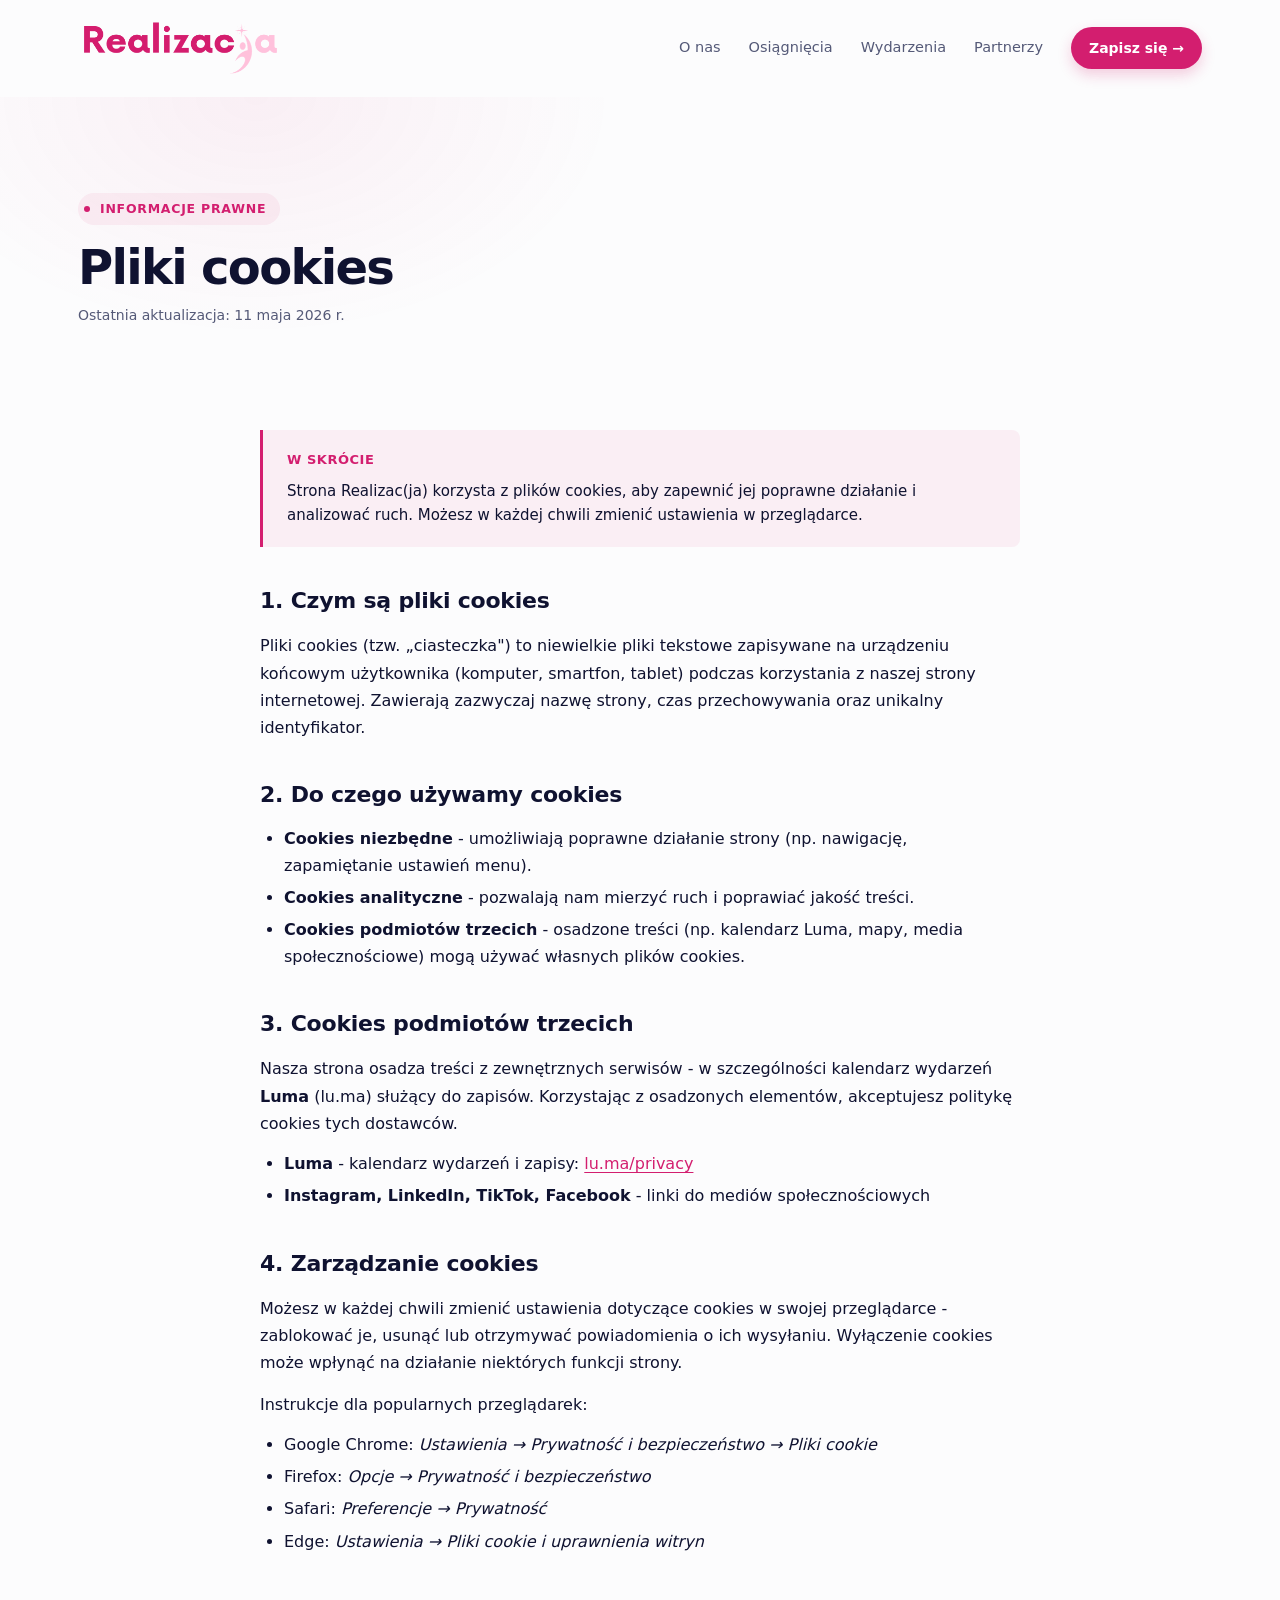
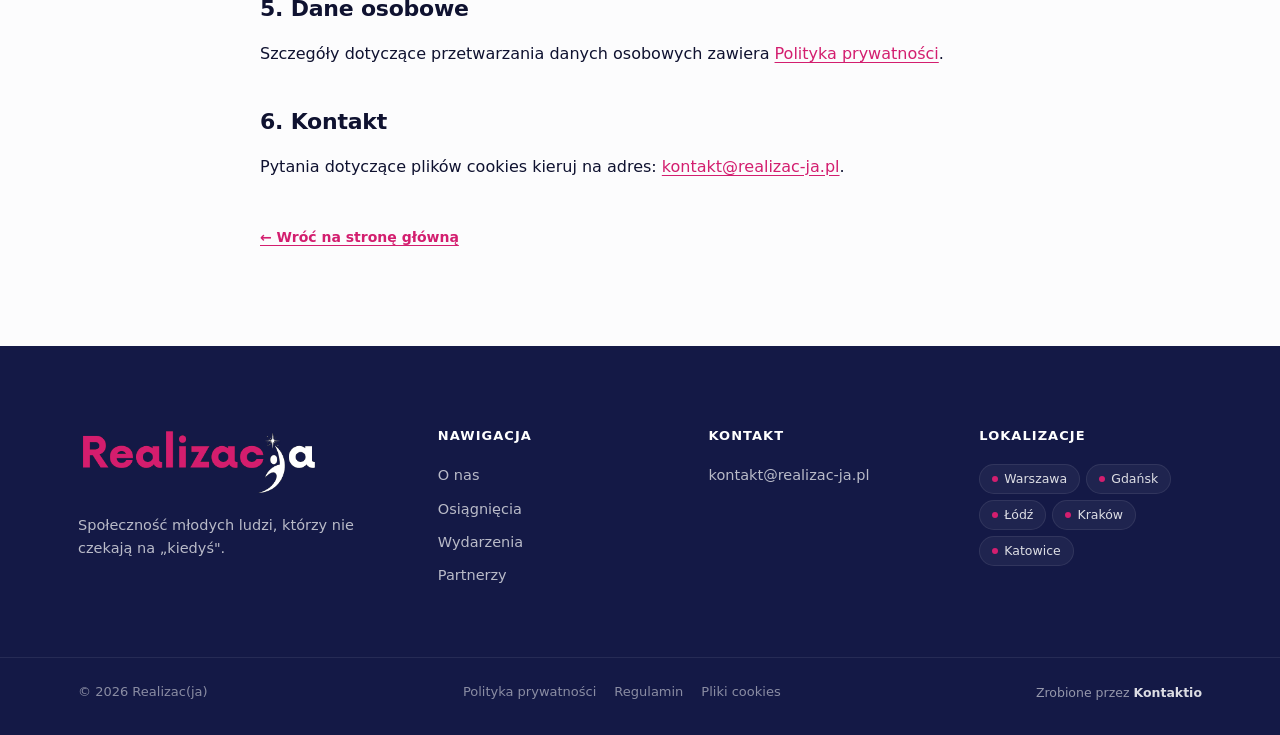
==== pliki-cookies/index.html @ fc5a49b5 "initial commit" ====
<!DOCTYPE html>
<html lang="pl">
<head>
  <meta charset="UTF-8" />
  <meta name="viewport" content="width=device-width, initial-scale=1.0" />
  <title>Pliki cookies - Realizac(ja)</title>
  <meta name="description" content="Informacje o plikach cookies wykorzystywanych w serwisie Realizac(ja) - rodzaje, cele, zarządzanie zgodą." />
  <meta name="author" content="Realizac(ja)" />
  <meta name="robots" content="index, follow" />
  <meta name="theme-color" content="#d31e6f" />
  <link rel="canonical" href="https://realizac-ja.pl/pliki-cookies/" />
  <meta property="og:type" content="article" />
  <meta property="og:locale" content="pl_PL" />
  <meta property="og:site_name" content="Realizac(ja)" />
  <meta property="og:title" content="Pliki cookies - Realizac(ja)" />
  <meta property="og:description" content="Informacje o plikach cookies wykorzystywanych w serwisie Realizac(ja)." />
  <meta property="og:url" content="https://realizac-ja.pl/pliki-cookies/" />
  <meta property="og:image" content="https://realizac-ja.pl/assets/og-image.png" />
  <meta property="og:image:width" content="1200" />
  <meta property="og:image:height" content="630" />
  <meta name="twitter:card" content="summary_large_image" />
  <meta name="twitter:image" content="https://realizac-ja.pl/assets/og-image.png" />
  <link rel="stylesheet" href="../styles.css" />
  <link rel="icon" type="image/svg+xml" href="../assets/favicon.svg" />
  <link rel="icon" type="image/png" sizes="192x192" href="../assets/icon-192.png" />
  <link rel="icon" type="image/png" sizes="512x512" href="../assets/icon-512.png" />
  <link rel="apple-touch-icon" href="../assets/logo/apple-touch-icon.png" />
  <link rel="manifest" href="/site.webmanifest" />
  <meta name="apple-mobile-web-app-title" content="Realizac(ja)" />
  <meta name="application-name" content="Realizac(ja)" />
  <script type="application/ld+json">
  {
    "@context": "https://schema.org",
    "@type": "BreadcrumbList",
    "itemListElement": [
      { "@type": "ListItem", "position": 1, "name": "Strona główna", "item": "https://realizac-ja.pl/" },
      { "@type": "ListItem", "position": 2, "name": "Pliki cookies", "item": "https://realizac-ja.pl/pliki-cookies/" }
    ]
  }
  </script>
</head>
<body>

<a class="skip-link" href="#top">Przejdź do treści</a>

<header class="nav">
  <div class="container nav-inner">
    <a href="../" class="brand" aria-label="Realizac(ja) - strona główna">
      <img class="brand-mark" src="../assets/logo/nav-light.png" alt="Realizac(ja)" />
    </a>
    <button class="nav-toggle" type="button" aria-label="Menu" aria-expanded="false" aria-controls="primary-nav">
      <span></span><span></span><span></span>
    </button>
    <nav id="primary-nav" class="main-nav" aria-label="Nawigacja główna">
      <a href="../#about">O nas</a>
      <a href="../#achievements">Osiągnięcia</a>
      <a href="../#events">Wydarzenia</a>
      <a href="../#partners">Partnerzy</a>
      <a href="../#events" class="btn-nav">Zapisz się →</a>
    </nav>
  </div>
</header>

<main id="top">

  <section class="legal-hero">
    <div class="container">
      <p class="eyebrow"><span class="dot"></span> Informacje prawne</p>
      <h1>Pliki cookies</h1>
      <p class="updated-date">Ostatnia aktualizacja: 11 maja 2026 r.</p>
    </div>
  </section>

  <section class="prose-wrap">
    <div class="container">
      <div class="prose">

        <div class="info-box">
          <strong>W skrócie</strong>
          Strona Realizac(ja) korzysta z plików cookies, aby zapewnić jej poprawne działanie i analizować ruch. Możesz w każdej chwili zmienić ustawienia w przeglądarce.
        </div>

        <h2>1. Czym są pliki cookies</h2>
        <p>Pliki cookies (tzw. „ciasteczka") to niewielkie pliki tekstowe zapisywane na urządzeniu końcowym użytkownika (komputer, smartfon, tablet) podczas korzystania z naszej strony internetowej. Zawierają zazwyczaj nazwę strony, czas przechowywania oraz unikalny identyfikator.</p>

        <h2>2. Do czego używamy cookies</h2>
        <ul>
          <li><strong>Cookies niezbędne</strong> - umożliwiają poprawne działanie strony (np. nawigację, zapamiętanie ustawień menu).</li>
          <li><strong>Cookies analityczne</strong> - pozwalają nam mierzyć ruch i poprawiać jakość treści.</li>
          <li><strong>Cookies podmiotów trzecich</strong> - osadzone treści (np. kalendarz Luma, mapy, media społecznościowe) mogą używać własnych plików cookies.</li>
        </ul>

        <h2>3. Cookies podmiotów trzecich</h2>
        <p>Nasza strona osadza treści z zewnętrznych serwisów - w szczególności kalendarz wydarzeń <strong>Luma</strong> (lu.ma) służący do zapisów. Korzystając z osadzonych elementów, akceptujesz politykę cookies tych dostawców.</p>
        <ul>
          <li><strong>Luma</strong> - kalendarz wydarzeń i zapisy: <a href="https://lu.ma/privacy" target="_blank" rel="noopener">lu.ma/privacy</a></li>
          <li><strong>Instagram, LinkedIn, TikTok, Facebook</strong> - linki do mediów społecznościowych</li>
        </ul>

        <h2>4. Zarządzanie cookies</h2>
        <p>Możesz w każdej chwili zmienić ustawienia dotyczące cookies w swojej przeglądarce - zablokować je, usunąć lub otrzymywać powiadomienia o ich wysyłaniu. Wyłączenie cookies może wpłynąć na działanie niektórych funkcji strony.</p>
        <p>Instrukcje dla popularnych przeglądarek:</p>
        <ul>
          <li>Google Chrome: <em>Ustawienia → Prywatność i bezpieczeństwo → Pliki cookie</em></li>
          <li>Firefox: <em>Opcje → Prywatność i bezpieczeństwo</em></li>
          <li>Safari: <em>Preferencje → Prywatność</em></li>
          <li>Edge: <em>Ustawienia → Pliki cookie i uprawnienia witryn</em></li>
        </ul>

        <h2>5. Dane osobowe</h2>
        <p>Szczegóły dotyczące przetwarzania danych osobowych zawiera <a href="../polityka-prywatnosci/">Polityka prywatności</a>.</p>

        <h2>6. Kontakt</h2>
        <p>Pytania dotyczące plików cookies kieruj na adres: <a href="mailto:kontakt@realizac-ja.pl">kontakt@realizac-ja.pl</a>.</p>

        <a class="back-link" href="../">← Wróć na stronę główną</a>
      </div>
    </div>
  </section>

</main>

<footer class="footer" role="contentinfo">
  <div class="container">
    <div class="footer-grid">
      <div class="footer-col footer-brand">
        <div class="footer-logo">
          <img src="../assets/logo/nav-dark.png" alt="Realizac(ja)">
        </div>
        <p>Społeczność młodych ludzi, którzy nie czekają na „kiedyś".</p>
      </div>
      <div class="footer-col">
        <h3>Nawigacja</h3>
        <ul>
          <li><a href="../#about">O nas</a></li>
          <li><a href="../#achievements">Osiągnięcia</a></li>
          <li><a href="../#events">Wydarzenia</a></li>
          <li><a href="../#partners">Partnerzy</a></li>
        </ul>
      </div>
      <div class="footer-col">
        <h3>Kontakt</h3>
        <ul>
          <li><a href="mailto:kontakt@realizac-ja.pl">kontakt@realizac-ja.pl</a></li>
        </ul>
      </div>
      <div class="footer-col">
        <h3>Lokalizacje</h3>
        <ul class="footer-cities">
          <li>Warszawa</li><li>Gdańsk</li><li>Łódź</li><li>Kraków</li><li>Katowice</li>
        </ul>
      </div>
    </div>
  </div>
  <div class="footer-bottom">
    <div class="container footer-bottom-inner">
      <span>© <span id="year">2026</span> Realizac(ja)</span>
      <ul class="legal-links">
        <li><a href="../polityka-prywatnosci/">Polityka prywatności</a></li>
        <li><a href="../regulamin/">Regulamin</a></li>
        <li><a href="../pliki-cookies/">Pliki cookies</a></li>
      </ul>
      <span class="credit">Zrobione przez <a href="https://kontaktio.pl" target="_blank" rel="noopener noreferrer">Kontaktio</a></span>
    </div>
  </div>
</footer>

<script>
document.getElementById('year').textContent = new Date().getFullYear();
(function () {
  var btn = document.querySelector('.nav-toggle');
  var nav = document.querySelector('.main-nav');
  if (!btn || !nav) return;
  var backdrop = document.createElement('div');
  backdrop.className = 'nav-backdrop';
  document.body.appendChild(backdrop);
  function setOpen(open) {
    nav.classList.toggle('open', open);
    backdrop.classList.toggle('show', open);
    btn.setAttribute('aria-expanded', open ? 'true' : 'false');
    document.body.classList.toggle('nav-open', open);
  }
  btn.addEventListener('click', function () { setOpen(!nav.classList.contains('open')); });
  backdrop.addEventListener('click', function () { setOpen(false); });
})();
</script>
</body>
</html>
---- styles.css ----
:root {
  --magenta: #d31e6f;
  --magenta-deep: #a8155a;
  --magenta-soft: rgba(211, 30, 111, 0.06);
  --magenta-glow: rgba(211, 30, 111, 0.22);

  --navy: #1e2762;
  --navy-deep: #141946;
  --navy-soft: rgba(30, 39, 98, 0.06);

  --cream: #fcfcfd;
  --cream-alt: #f6f4fa;
  --cream-deep: #efeaf3;

  --ink: #0f1230;
  --ink-muted: #555a78;
  --ink-faint: #8a8fae;

  --line: #e7e4ee;
  --line-strong: #d4d0dc;

  --radius: 14px;
  --radius-lg: 20px;
  --radius-sm: 8px;
  --maxw: 1180px;
  --ease-out: cubic-bezier(0.22, 1, 0.36, 1);
  --nav-h: 96px;
  --nav-h-mobile: 76px;

  --bg: var(--cream);
  --bg-alt: var(--cream-alt);
}

* { box-sizing: border-box; }

html { scroll-behavior: smooth; }
@media (prefers-reduced-motion: reduce) {
  html { scroll-behavior: auto; }
  *, *::before, *::after {
    animation-duration: 0.001ms !important;
    transition-duration: 0.001ms !important;
  }
}

body {
  margin: 0;
  font-family: ui-sans-serif, system-ui, -apple-system, "Segoe UI", Roboto, "Helvetica Neue", Arial, sans-serif;
  font-feature-settings: "ss01", "cv11";
  font-weight: 400;
  font-size: 16px;
  line-height: 1.6;
  color: var(--ink);
  background: var(--bg);
  -webkit-font-smoothing: antialiased;
  -moz-osx-font-smoothing: grayscale;
  text-rendering: optimizeLegibility;
}

::selection { background: var(--magenta); color: #fff; }
::-moz-selection { background: var(--magenta); color: #fff; }

img, svg, video { display: block; max-width: 100%; }

a { color: inherit; text-decoration: none; }

:focus-visible {
  outline: 2px solid var(--magenta);
  outline-offset: 3px;
  border-radius: 4px;
}

.container {
  width: 100%;
  max-width: var(--maxw);
  margin: 0 auto;
  padding: 0 28px;
}
@media (max-width: 640px) { .container { padding: 0 20px; } }
@media (max-width: 380px) { .container { padding: 0 16px; } }

.skip-link {
  position: absolute;
  left: -9999px;
  top: 0;
  background: var(--magenta);
  color: #fff;
  padding: 10px 14px;
  border-radius: 0 0 var(--radius-sm) 0;
  font-size: 14px;
  font-weight: 600;
  z-index: 200;
}
.skip-link:focus { left: 0; outline: none; }

.nav {
  position: sticky;
  top: 0;
  z-index: 100;
  background: rgba(252, 252, 253, 0.85);
  backdrop-filter: saturate(180%) blur(12px);
  -webkit-backdrop-filter: saturate(180%) blur(12px);
  border-bottom: 1px solid transparent;
  transition: border-color 0.3s var(--ease-out), box-shadow 0.3s var(--ease-out), background 0.3s var(--ease-out);
}
.nav.scrolled {
  border-bottom-color: var(--line);
  background: rgba(252, 252, 253, 0.96);
  box-shadow: 0 8px 24px rgba(15, 18, 48, 0.04);
}
.nav-inner {
  display: flex;
  align-items: center;
  justify-content: space-between;
  gap: 16px;
  min-height: var(--nav-h);
}

.brand {
  display: inline-flex;
  align-items: center;
  color: var(--ink);
  transition: transform 0.2s var(--ease-out);
  padding: 4px 0;
}
.brand:hover { transform: translateY(-1px); }
.brand-mark {
  display: block;
  height: 64px;
  width: auto;
  max-width: 240px;
  flex: none;
  object-fit: contain;
}
@media (max-width: 920px) {
  .brand-mark { height: 52px; }
}
@media (max-width: 480px) {
  .brand-mark { height: 44px; }
}

.main-nav {
  display: flex;
  gap: 28px;
  align-items: center;
}
.main-nav a {
  position: relative;
  font-size: 14.5px;
  color: var(--ink-muted);
  font-weight: 500;
  padding: 6px 0;
  transition: color 0.15s var(--ease-out);
}
.main-nav a:not(.btn-nav)::after {
  content: "";
  position: absolute;
  left: 0; right: 0; bottom: -3px;
  height: 2px;
  background: var(--magenta);
  transform: scaleX(0);
  transform-origin: left;
  transition: transform 0.3s var(--ease-out);
}
.main-nav a:not(.btn-nav):hover { color: var(--ink); }
.main-nav a:not(.btn-nav):hover::after { transform: scaleX(1); }

.main-nav .btn-nav {
  background: var(--magenta);
  color: #fff;
  padding: 10px 18px;
  border-radius: 999px;
  font-weight: 600;
  font-size: 14px;
  box-shadow: 0 6px 14px var(--magenta-glow);
  transition: background 0.15s var(--ease-out), box-shadow 0.2s var(--ease-out), transform 0.2s var(--ease-out);
}
.main-nav .btn-nav::after { display: none; }
.main-nav .btn-nav:hover {
  background: var(--magenta-deep);
  box-shadow: 0 10px 22px var(--magenta-glow);
  transform: translateY(-1px);
}

.nav-toggle {
  display: none;
  background: rgba(15, 18, 48, 0.04);
  border: 1px solid var(--line);
  padding: 0;
  cursor: pointer;
  width: 44px;
  height: 44px;
  border-radius: 12px;
  flex-direction: column;
  align-items: center;
  justify-content: center;
  gap: 5px;
  transition: background 0.2s var(--ease-out), border-color 0.2s var(--ease-out);
}
.nav-toggle:hover { background: rgba(15, 18, 48, 0.08); }
.nav-toggle span {
  display: block;
  width: 22px;
  height: 2px;
  background: var(--ink);
  border-radius: 2px;
  transition: transform 0.3s var(--ease-out), opacity 0.2s var(--ease-out);
}
.nav-toggle[aria-expanded="true"] span:nth-child(1) { transform: translateY(7px) rotate(45deg); }
.nav-toggle[aria-expanded="true"] span:nth-child(2) { opacity: 0; }
.nav-toggle[aria-expanded="true"] span:nth-child(3) { transform: translateY(-7px) rotate(-45deg); }

.nav-backdrop {
  position: fixed;
  inset: var(--nav-h-mobile) 0 0 0;
  background: rgba(15, 18, 48, 0.45);
  opacity: 0;
  pointer-events: none;
  transition: opacity 0.3s var(--ease-out);
  z-index: 90;
}
.nav-backdrop.show { opacity: 1; pointer-events: auto; }

body.nav-open { overflow: hidden; }

@media (max-width: 920px) {
  .nav-inner { min-height: var(--nav-h-mobile); }
  .nav-toggle { display: inline-flex; }
  .main-nav {
    position: fixed;
    top: var(--nav-h-mobile);
    left: 0; right: 0; bottom: 0;
    height: calc(100vh - var(--nav-h-mobile));
    height: calc(100dvh - var(--nav-h-mobile));
    background: var(--cream);
    border-top: 1px solid var(--line);
    flex-direction: column;
    align-items: stretch;
    gap: 0;
    padding: 8px 24px calc(28px + env(safe-area-inset-bottom, 0px));
    transform: translateX(100%);
    transition: transform 0.4s var(--ease-out);
    overflow-y: auto;
    z-index: 95;
  }
  .main-nav.open { transform: translateX(0); }
  .main-nav a {
    padding: 20px 4px;
    border-bottom: 1px solid var(--line);
    font-size: 17px;
    font-weight: 600;
    color: var(--ink);
  }
  .main-nav a::after { display: none; }
  .main-nav .btn-nav {
    text-align: center;
    margin-top: 18px;
    padding: 16px 18px;
    border-radius: 999px;
    border-bottom: 0;
    font-size: 15px;
  }
}

h1, h2, h3, h4 { letter-spacing: -0.02em; font-weight: 700; }
.eyebrow {
  display: inline-flex;
  align-items: center;
  gap: 10px;
  margin: 0 0 18px;
  padding: 6px 14px 6px 6px;
  font-size: 12.5px;
  letter-spacing: 0.06em;
  text-transform: uppercase;
  color: var(--magenta);
  font-weight: 700;
  background: var(--magenta-soft);
  border-radius: 999px;
}
.eyebrow .num {
  display: inline-flex;
  align-items: center;
  justify-content: center;
  min-width: 22px;
  padding: 2px 7px;
  background: var(--magenta);
  color: #fff;
  border-radius: 999px;
  font-size: 11px;
  font-weight: 800;
  letter-spacing: 0.04em;
  font-variant-numeric: tabular-nums;
}
.eyebrow .dot {
  width: 6px; height: 6px; border-radius: 50%;
  background: var(--magenta);
}
.eyebrow.on-dark { background: rgba(255,255,255,0.08); color: #fff; }
.eyebrow.on-dark .num { background: var(--magenta); color: #fff; }

h1 {
  margin: 0 0 24px;
  font-size: clamp(36px, 6vw, 72px);
  line-height: 1.02;
  font-weight: 800;
  max-width: 16ch;
  letter-spacing: -0.035em;
}
h1 .accent { color: var(--magenta); }
h1 .ja {
  font-style: italic;
  font-weight: 600;
  color: var(--magenta);
  font-feature-settings: "ss01";
}

.lead {
  margin: 0 0 36px;
  max-width: 58ch;
  font-size: clamp(16px, 1.5vw, 19px);
  color: var(--ink-muted);
  line-height: 1.55;
}

.hero {
  position: relative;
  padding: 120px 0 100px;
  overflow: hidden;
  background: var(--cream);
  border-bottom: 1px solid var(--line);
}
.hero::before {
  content: "";
  position: absolute;
  top: -10%; right: -10%;
  width: 520px; height: 520px;
  background: radial-gradient(circle at 50% 50%, var(--magenta-soft), transparent 60%);
  pointer-events: none;
  z-index: 0;
}
.hero > .container { position: relative; z-index: 1; }
@media (max-width: 860px) { .hero { padding: 72px 0 64px; } }
@media (max-width: 480px) { .hero { padding: 56px 0 48px; } }

.hero-actions {
  display: flex;
  flex-wrap: wrap;
  gap: 12px;
  margin-bottom: 36px;
}
@media (max-width: 480px) {
  .hero-actions .btn { width: 100%; justify-content: center; }
}

.trust-strip {
  display: inline-flex;
  flex-wrap: wrap;
  align-items: center;
  gap: 14px 22px;
  padding: 14px 22px;
  background: rgba(255, 255, 255, 0.7);
  border: 1px solid var(--line);
  border-radius: 999px;
  box-shadow: 0 8px 24px rgba(15, 18, 48, 0.04);
  font-size: 14px;
  color: var(--ink);
  font-weight: 500;
}
.trust-strip .divider {
  width: 1px; height: 18px; background: var(--line);
}
.trust-strip strong { color: var(--magenta); font-weight: 700; }
@media (max-width: 540px) {
  .trust-strip { border-radius: 16px; padding: 14px 18px; gap: 8px 16px; }
  .trust-strip .divider { display: none; }
}

.btn {
  display: inline-flex;
  align-items: center;
  gap: 10px;
  padding: 14px 24px;
  border-radius: 999px;
  font-size: 15px;
  font-weight: 600;
  border: 1px solid transparent;
  cursor: pointer;
  transition: background 0.18s var(--ease-out), border-color 0.18s var(--ease-out), color 0.18s var(--ease-out), transform 0.25s var(--ease-out), box-shadow 0.25s var(--ease-out);
  white-space: nowrap;
}
.btn-primary {
  background: var(--magenta);
  color: #fff;
  box-shadow: 0 10px 24px var(--magenta-glow);
}
.btn-primary:hover {
  background: var(--magenta-deep);
  transform: translateY(-2px);
  box-shadow: 0 14px 30px var(--magenta-glow);
}
.btn-primary .arrow { transition: transform 0.25s var(--ease-out); }
.btn-primary:hover .arrow { transform: translateX(4px); }

.btn-secondary {
  background: var(--navy);
  color: #fff;
}
.btn-secondary:hover { background: var(--navy-deep); transform: translateY(-2px); }

.btn-ghost {
  background: transparent;
  color: var(--ink);
  border-color: var(--line-strong);
}
.btn-ghost:hover {
  border-color: var(--magenta);
  color: var(--magenta);
  background: var(--magenta-soft);
}

.btn-outline {
  background: transparent;
  color: var(--magenta);
  border-color: var(--magenta);
}
.btn-outline:hover {
  background: var(--magenta);
  color: #fff;
}

.section {
  position: relative;
  padding: 112px 0;
}
@media (max-width: 860px) { .section { padding: 80px 0; } }
@media (max-width: 480px) { .section { padding: 64px 0; } }

.section-alt { background: var(--cream-alt); }

.section-dark {
  background: var(--navy-deep);
  color: var(--cream);
}
.section-dark h2, .section-dark h3 { color: #fff; }
.section-dark .lead, .section-dark p { color: rgba(255,255,255,0.72); }

.section-head {
  display: flex;
  align-items: flex-end;
  justify-content: space-between;
  gap: 32px;
  margin-bottom: 56px;
  flex-wrap: wrap;
}
.section-head h2 {
  margin: 12px 0 0;
  font-size: clamp(28px, 4vw, 44px);
  line-height: 1.1;
  letter-spacing: -0.025em;
  max-width: 18ch;
}
.section-head h2 .accent { color: var(--magenta); }
.section-head .head-meta { max-width: 42ch; color: var(--ink-muted); font-size: 16px; }

@media (max-width: 640px) {
  .section-head { margin-bottom: 36px; }
}

.about-grid {
  display: grid;
  grid-template-columns: 1fr 1.2fr;
  gap: 56px;
  align-items: stretch;
}
@media (max-width: 980px) { .about-grid { grid-template-columns: 1fr; gap: 32px; } }

.about-text { align-self: center; }
.about-text p {
  font-size: 17px;
  color: var(--ink-muted);
  line-height: 1.65;
  margin: 0 0 18px;
  max-width: 52ch;
}
.about-text p strong { color: var(--ink); font-weight: 600; }
.about-text .underline-meta {
  display: inline-flex;
  align-items: center;
  gap: 8px;
  margin-top: 8px;
  padding: 8px 14px;
  background: var(--magenta-soft);
  border-radius: 999px;
  font-size: 13px;
  color: var(--magenta);
  font-weight: 700;
  letter-spacing: 0.02em;
}

.about-bento {
  display: grid;
  grid-template-columns: 1.35fr 1fr;
  grid-template-rows: 1fr 1fr;
  gap: 14px;
  min-height: 400px;
}
@media (max-width: 540px) {
  .about-bento {
    grid-template-columns: 1fr;
    grid-template-rows: auto auto auto;
    min-height: 0;
  }
}

.bento-card {
  position: relative;
  padding: 28px;
  background: #fff;
  border: 1px solid var(--line);
  border-radius: var(--radius-lg);
  overflow: hidden;
  display: flex;
  flex-direction: column;
  justify-content: space-between;
  transition: transform 0.4s var(--ease-out), box-shadow 0.4s var(--ease-out), border-color 0.4s var(--ease-out);
}
.bento-card:hover {
  transform: translateY(-3px);
  box-shadow: 0 16px 36px rgba(15, 18, 48, 0.08);
}
.bento-card .top {
  display: flex;
  align-items: flex-start;
  justify-content: space-between;
  gap: 12px;
}
.bento-card .icon { font-size: 24px; line-height: 1; }
.bento-card .ico-bento {
  width: 36px;
  height: 36px;
  padding: 7px;
  color: var(--magenta);
  background: var(--magenta-soft);
  border-radius: 10px;
  box-sizing: content-box;
}
.bento-featured .ico-bento {
  color: #fff;
  background: rgba(255, 255, 255, 0.16);
}
.bento-card .tag {
  display: inline-flex;
  align-items: center;
  gap: 6px;
  padding: 4px 10px;
  font-size: 11px;
  font-weight: 700;
  letter-spacing: 0.08em;
  text-transform: uppercase;
  background: var(--cream-alt);
  color: var(--ink-muted);
  border-radius: 999px;
}
.bento-card .number {
  font-size: 56px;
  font-weight: 800;
  color: var(--ink);
  line-height: 1;
  letter-spacing: -0.03em;
  font-variant-numeric: tabular-nums;
  margin-top: 12px;
}
.bento-card .label {
  margin-top: 8px;
  font-size: 14px;
  color: var(--ink-muted);
  font-weight: 500;
  line-height: 1.4;
  max-width: 22ch;
}

.bento-featured {
  grid-row: 1 / span 2;
  background: linear-gradient(135deg, var(--magenta) 0%, var(--magenta-deep) 100%);
  color: #fff;
  border-color: transparent;
}
.bento-featured .number { color: #fff; font-size: 88px; }
.bento-featured .label { color: rgba(255, 255, 255, 0.88); font-size: 16px; max-width: 18ch; }
.bento-featured .tag { background: rgba(255,255,255,0.18); color: #fff; }
.bento-featured .icon { color: #fff; font-size: 28px; }
.bento-featured::before {
  content: "";
  position: absolute;
  inset: auto -25% -25% auto;
  width: 220px; height: 220px;
  background: radial-gradient(circle, rgba(255,255,255,0.18), transparent 60%);
  pointer-events: none;
}
.bento-featured:hover { box-shadow: 0 20px 44px var(--magenta-glow); }

.bento-side .number { color: var(--magenta); }
.bento-side .bars {
  display: flex;
  gap: 3px;
  margin-top: 14px;
}
.bento-side .bars span {
  flex: 1;
  height: 4px;
  background: var(--cream-deep);
  border-radius: 2px;
}
.bento-side .bars span.fill { background: var(--magenta); }

.bento-cities {
  margin-top: 12px;
  display: flex;
  flex-wrap: wrap;
  gap: 4px;
}
.bento-cities span {
  font-size: 10.5px;
  letter-spacing: 0.04em;
  padding: 3px 8px;
  background: var(--cream-alt);
  border-radius: 999px;
  color: var(--ink-muted);
  font-weight: 600;
}

.achievements { position: relative; }
.achievements > .container { position: relative; }
.wolves {
  display: grid;
  grid-template-columns: repeat(3, 1fr);
  gap: 20px;
  margin-top: 8px;
  position: relative;
}
.wolves::before {
  content: "";
  position: absolute;
  top: 92px;
  left: 18%; right: 18%;
  height: 1px;
  background: linear-gradient(90deg, transparent, rgba(255,255,255,0.18), transparent);
  pointer-events: none;
}
@media (max-width: 720px) { .wolves::before { display: none; } }
@media (max-width: 720px) { .wolves { grid-template-columns: 1fr; } }

.wolf {
  position: relative;
  padding: 36px 28px 32px;
  background: rgba(255, 255, 255, 0.04);
  border: 1px solid rgba(255, 255, 255, 0.08);
  border-radius: var(--radius-lg);
  text-align: center;
  transition: transform 0.4s var(--ease-out), background 0.4s var(--ease-out), border-color 0.4s var(--ease-out);
}
.wolf:hover {
  transform: translateY(-4px);
  background: rgba(255, 255, 255, 0.07);
  border-color: rgba(255, 255, 255, 0.16);
}
.wolf .medal {
  display: inline-flex;
  align-items: center;
  justify-content: center;
  width: 84px;
  height: 84px;
  margin-bottom: 18px;
  border-radius: 50%;
  background: rgba(255, 255, 255, 0.04);
  border: 1px solid rgba(255, 255, 255, 0.1);
  position: relative;
  z-index: 1;
  transition: transform 0.4s var(--ease-out), background 0.4s var(--ease-out);
}
.wolf:hover .medal { transform: scale(1.05); }
.wolf .medal .ico-medal { width: 44px; height: 44px; }
.wolf.bronze .medal .ico-medal { color: #cd8c5c; }
.wolf.silver .medal .ico-medal { color: #c4ccd9; }
.wolf.gold .medal .ico-medal { color: #f0c14a; }
.wolf.bronze .medal { background: rgba(205, 140, 92, 0.08); border-color: rgba(205, 140, 92, 0.22); }
.wolf.silver .medal { background: rgba(196, 204, 217, 0.06); border-color: rgba(196, 204, 217, 0.2); }
.wolf.gold .medal { background: rgba(240, 193, 74, 0.08); border-color: rgba(240, 193, 74, 0.24); }
.wolf .edition {
  display: inline-flex;
  align-items: center;
  gap: 6px;
  margin-top: 14px;
  padding: 4px 10px;
  background: rgba(255,255,255,0.06);
  border: 1px solid rgba(255,255,255,0.1);
  border-radius: 999px;
  font-size: 11px;
  font-weight: 700;
  letter-spacing: 0.08em;
  text-transform: uppercase;
  color: rgba(255,255,255,0.7);
}
.wolf .edition .dot {
  width: 5px; height: 5px; border-radius: 50%;
  background: var(--magenta);
}
.wolf h3 {
  margin: 0 0 6px;
  font-size: 22px;
  color: #fff;
  letter-spacing: -0.02em;
}
.wolf p {
  margin: 0;
  font-size: 14px;
  color: rgba(255, 255, 255, 0.6);
}
.wolf.bronze h3 { color: #e2a87a; }
.wolf.silver h3 { color: #d4d8e0; }
.wolf.gold h3 { color: #f0c14a; }

.audience {
  display: grid;
  grid-template-columns: 1fr;
  gap: 14px;
  margin-bottom: 40px;
}
.audience-item {
  display: grid;
  grid-template-columns: auto auto 1fr;
  align-items: center;
  gap: 18px;
  padding: 22px 28px;
  background: #fff;
  border: 1px solid var(--line);
  border-radius: var(--radius);
  font-size: 17px;
  color: var(--ink);
  line-height: 1.5;
  transition: transform 0.25s var(--ease-out), border-color 0.25s var(--ease-out), box-shadow 0.25s var(--ease-out);
}
.audience-item:hover {
  transform: translateX(4px);
  border-color: var(--magenta);
  box-shadow: 0 8px 24px var(--magenta-soft);
}
.audience-item .num {
  font-size: 13px;
  font-weight: 800;
  color: var(--ink-faint);
  letter-spacing: 0.04em;
  font-variant-numeric: tabular-nums;
  min-width: 24px;
}
.audience-item:hover .num { color: var(--magenta); }
.audience-item .check {
  flex: none;
  width: 32px; height: 32px;
  border-radius: 50%;
  background: var(--magenta);
  color: #fff;
  display: inline-flex;
  align-items: center;
  justify-content: center;
  box-shadow: 0 6px 12px var(--magenta-glow);
}
@media (max-width: 480px) {
  .audience-item { padding: 18px 20px; font-size: 15.5px; gap: 12px; grid-template-columns: auto auto 1fr; }
  .audience-item .check { width: 28px; height: 28px; }
  .audience-item .num { font-size: 12px; min-width: 20px; }
}

.events {
  display: grid;
  grid-template-columns: repeat(auto-fit, minmax(280px, 1fr));
  gap: 16px;
  margin-bottom: 28px;
}
.event-card {
  position: relative;
  display: flex;
  flex-direction: column;
  padding: 28px;
  background: #fff;
  border: 1px solid var(--line);
  border-radius: var(--radius-lg);
  transition: transform 0.3s var(--ease-out), border-color 0.3s var(--ease-out), box-shadow 0.3s var(--ease-out);
}
.event-card:hover {
  transform: translateY(-4px);
  border-color: var(--magenta);
  box-shadow: 0 20px 40px rgba(15, 18, 48, 0.08);
}
.event-card .meta-row {
  display: flex;
  align-items: center;
  gap: 8px;
  flex-wrap: wrap;
  margin-bottom: 18px;
}
.event-card .date-pill {
  display: inline-flex;
  align-items: baseline;
  gap: 6px;
  padding: 6px 12px;
  background: var(--navy);
  color: #fff;
  border-radius: 999px;
  font-size: 13px;
  font-weight: 600;
  letter-spacing: 0.01em;
  font-variant-numeric: tabular-nums;
}
.event-card .type-pill {
  display: inline-flex;
  align-items: center;
  gap: 5px;
  padding: 5px 11px;
  background: var(--magenta-soft);
  color: var(--magenta);
  border-radius: 999px;
  font-size: 12px;
  font-weight: 700;
  letter-spacing: 0.04em;
  text-transform: uppercase;
}
.event-card .free-pill {
  display: inline-flex;
  align-items: center;
  gap: 5px;
  padding: 5px 10px;
  background: rgba(46, 160, 67, 0.1);
  color: #2ea043;
  border-radius: 999px;
  font-size: 11.5px;
  font-weight: 700;
  letter-spacing: 0.04em;
  text-transform: uppercase;
}
.event-card h3 {
  margin: 0 0 8px;
  font-size: 20px;
  letter-spacing: -0.02em;
  line-height: 1.25;
}
.event-card .city {
  display: inline-flex;
  align-items: center;
  gap: 6px;
  font-size: 14px;
  color: var(--ink-muted);
  margin-bottom: 22px;
}
.event-card .city svg { color: var(--magenta); }
.event-card .signup {
  margin-top: auto;
  display: inline-flex;
  align-items: center;
  justify-content: center;
  gap: 8px;
  padding: 12px 18px;
  background: var(--magenta-soft);
  color: var(--magenta);
  border-radius: 999px;
  font-weight: 600;
  font-size: 14px;
  border: 1px solid transparent;
  transition: background 0.2s var(--ease-out), color 0.2s var(--ease-out);
}
.event-card .signup:hover { background: var(--magenta); color: #fff; }

.luma-wrap {
  margin-top: 32px;
  padding: 32px;
  background: var(--cream);
  border: 1px solid var(--line);
  border-radius: var(--radius-lg);
}
.luma-wrap header {
  display: flex;
  align-items: center;
  justify-content: space-between;
  gap: 16px;
  margin-bottom: 16px;
  flex-wrap: wrap;
}
.luma-wrap h3 {
  margin: 0;
  font-size: 18px;
  letter-spacing: -0.01em;
}
.luma-wrap .badge {
  display: inline-flex;
  align-items: center;
  gap: 8px;
  padding: 6px 12px;
  background: #fff;
  border: 1px solid var(--line);
  border-radius: 999px;
  font-size: 13px;
  color: var(--ink-muted);
  font-weight: 500;
}
.luma-wrap .badge .lu-dot {
  width: 6px; height: 6px; border-radius: 50%;
  background: #00d264;
}
.luma-frame {
  border: 1px solid var(--line);
  border-radius: var(--radius);
  overflow: hidden;
  background: #fff;
  min-height: 480px;
}
.luma-frame iframe { width: 100%; height: 540px; border: 0; display: block; }

.gallery {
  display: grid;
  grid-template-columns: repeat(12, 1fr);
  gap: 14px;
}
.gallery-item {
  position: relative;
  border-radius: var(--radius);
  overflow: hidden;
  background: var(--cream-deep);
  aspect-ratio: 4 / 3;
  transition: transform 0.4s var(--ease-out), box-shadow 0.4s var(--ease-out);
}
.gallery-item:hover {
  transform: scale(1.02);
  box-shadow: 0 18px 38px rgba(15, 18, 48, 0.16);
}
.gallery-item img { width: 100%; height: 100%; object-fit: cover; }
.gallery-item .tag {
  position: absolute;
  bottom: 12px; left: 12px;
  padding: 5px 10px;
  background: rgba(15, 18, 48, 0.78);
  backdrop-filter: blur(6px);
  color: #fff;
  border-radius: 999px;
  font-size: 12px;
  font-weight: 600;
  letter-spacing: 0.02em;
}
.gallery-item.span-4 { grid-column: span 4; }
.gallery-item.span-6 { grid-column: span 6; }
.gallery-item.span-8 { grid-column: span 8; }
.gallery-item.span-3 { grid-column: span 3; }

.gallery-placeholder {
  display: flex;
  flex-direction: column;
  align-items: center;
  justify-content: center;
  text-align: center;
  background:
    repeating-linear-gradient(45deg, rgba(211, 30, 111, 0.04) 0 12px, rgba(211, 30, 111, 0.08) 12px 24px),
    var(--cream-deep);
  color: var(--ink-faint);
  font-size: 12px;
  font-weight: 600;
  letter-spacing: 0.06em;
  text-transform: uppercase;
  padding: 20px;
  gap: 10px;
}
.gallery-placeholder .ico { width: 28px; height: 28px; opacity: 0.7; }

@media (max-width: 900px) {
  .gallery { grid-template-columns: repeat(6, 1fr); }
  .gallery-item.span-8 { grid-column: span 6; }
  .gallery-item.span-6 { grid-column: span 6; }
  .gallery-item.span-4 { grid-column: span 3; }
  .gallery-item.span-3 { grid-column: span 3; }
}
@media (max-width: 540px) {
  .gallery { grid-template-columns: repeat(2, 1fr); }
  .gallery-item.span-8, .gallery-item.span-6, .gallery-item.span-4, .gallery-item.span-3 {
    grid-column: span 2;
  }
}

.gallery-caption {
  text-align: center;
  margin: 28px auto 0;
  font-size: 15px;
  color: var(--ink-muted);
  max-width: 60ch;
}

.partner-benefits {
  display: grid;
  grid-template-columns: repeat(auto-fit, minmax(220px, 1fr));
  gap: 16px;
  margin-bottom: 56px;
}
.benefit-card {
  padding: 24px;
  background: #fff;
  border: 1px solid var(--line);
  border-radius: var(--radius);
  transition: transform 0.3s var(--ease-out), border-color 0.3s var(--ease-out);
}
.benefit-card:hover {
  transform: translateY(-3px);
  border-color: var(--magenta);
}
.benefit-card .emoji { font-size: 28px; display: block; margin-bottom: 10px; }
.benefit-card .ico-card {
  width: 26px;
  height: 26px;
  margin-bottom: 14px;
  padding: 9px;
  border-radius: 10px;
  color: var(--magenta);
  background: var(--magenta-soft);
  box-sizing: content-box;
  transition: transform 0.3s var(--ease-out), background 0.3s var(--ease-out);
}
.benefit-card:hover .ico-card { transform: scale(1.06); background: var(--magenta); color: #fff; }
.benefit-card h4 { margin: 0 0 6px; font-size: 16px; letter-spacing: -0.01em; }
.benefit-card p { margin: 0; font-size: 14px; color: var(--ink-muted); line-height: 1.5; }

.partners-block {
  padding: 40px 32px;
  background: #fff;
  border: 1px solid var(--line);
  border-radius: var(--radius-lg);
}
.partners-block header {
  display: flex;
  align-items: baseline;
  justify-content: space-between;
  gap: 16px;
  margin-bottom: 24px;
  flex-wrap: wrap;
}
.partners-block h3 { margin: 0; font-size: 18px; }
.partners-block .count {
  display: inline-flex;
  align-items: center;
  gap: 6px;
  padding: 4px 12px;
  background: var(--magenta-soft);
  color: var(--magenta);
  border-radius: 999px;
  font-size: 13px;
  font-weight: 700;
}

.partner-grid {
  display: grid;
  grid-template-columns: repeat(auto-fill, minmax(160px, 1fr));
  gap: 1px;
  background: var(--line);
  border: 1px solid var(--line);
  border-radius: var(--radius);
  overflow: hidden;
}
.partner-slot {
  aspect-ratio: 5 / 3;
  background: #fff;
  display: flex;
  align-items: center;
  justify-content: center;
  padding: 18px;
  transition: background 0.2s var(--ease-out);
  filter: grayscale(1) opacity(0.8);
  transition: filter 0.3s var(--ease-out), background 0.3s var(--ease-out);
}
.partner-slot:hover {
  background: var(--cream-alt);
  filter: grayscale(0) opacity(1);
}
.partner-slot img { max-width: 100%; max-height: 80%; width: auto; height: auto; object-fit: contain; }

.partner-placeholder {
  width: 100%; height: 100%;
  display: flex;
  flex-direction: column;
  align-items: center;
  justify-content: center;
  background:
    linear-gradient(135deg, rgba(211, 30, 111, 0.04), rgba(30, 39, 98, 0.04));
  color: var(--ink-faint);
  font-size: 11px;
  letter-spacing: 0.1em;
  text-transform: uppercase;
  font-weight: 600;
  border-radius: 6px;
  position: relative;
}
.partner-placeholder span:first-child {
  font-size: 22px;
  font-weight: 800;
  letter-spacing: -0.02em;
  color: var(--navy);
  margin-bottom: 4px;
  text-transform: none;
  font-style: italic;
}

.partners-cta {
  margin-top: 28px;
  text-align: center;
}

.team-grid {
  display: grid;
  grid-template-columns: 1fr 1fr;
  gap: 32px;
  align-items: start;
}
@media (max-width: 860px) { .team-grid { grid-template-columns: 1fr; } }

.role-list, .perk-list {
  list-style: none;
  margin: 0;
  padding: 0;
  display: grid;
  gap: 12px;
}
.role-list li, .perk-list li {
  display: flex;
  align-items: flex-start;
  gap: 14px;
  padding: 18px 22px;
  background: #fff;
  border: 1px solid var(--line);
  border-radius: var(--radius);
  font-size: 16px;
  transition: transform 0.25s var(--ease-out), border-color 0.25s var(--ease-out);
}
.role-list li:hover, .perk-list li:hover {
  transform: translateX(4px);
  border-color: var(--magenta);
}
.role-list .emoji, .perk-list .emoji { font-size: 22px; line-height: 1.2; flex: none; }
.role-list .ico-list, .perk-list .ico-list {
  flex: none;
  width: 22px;
  height: 22px;
  padding: 8px;
  margin-top: -2px;
  border-radius: 10px;
  color: var(--magenta);
  background: var(--magenta-soft);
  box-sizing: content-box;
  transition: background 0.25s var(--ease-out), color 0.25s var(--ease-out);
}
.role-list li:hover .ico-list, .perk-list li:hover .ico-list { background: var(--magenta); color: #fff; }
.role-list strong, .perk-list strong { display: block; font-size: 15px; margin-bottom: 2px; }
.role-list .desc, .perk-list .desc { font-size: 13.5px; color: var(--ink-muted); }

.team-side h3 {
  margin: 0 0 18px;
  font-size: 18px;
  letter-spacing: -0.01em;
  color: var(--magenta);
  text-transform: uppercase;
  font-size: 13px;
  letter-spacing: 0.08em;
  font-weight: 700;
}

.team-cta {
  margin-top: 40px;
  text-align: center;
}

.award-strip {
  margin: 56px auto 0;
  padding: 24px 32px;
  background: linear-gradient(135deg, rgba(211, 30, 111, 0.1), rgba(30, 39, 98, 0.08));
  border: 1px solid rgba(211, 30, 111, 0.2);
  border-radius: var(--radius-lg);
  display: flex;
  align-items: center;
  justify-content: center;
  gap: 16px;
  flex-wrap: wrap;
  font-size: 15.5px;
  color: var(--ink);
  text-align: center;
}
.award-strip strong { color: var(--magenta); font-weight: 700; }

.footer {
  background: var(--navy-deep);
  color: rgba(255, 255, 255, 0.78);
  padding: 80px 0 0;
  position: relative;
}

.footer-grid {
  display: grid;
  grid-template-columns: 1.4fr 1fr 1fr 1fr;
  gap: 48px;
  padding-bottom: 60px;
}
@media (max-width: 900px) { .footer-grid { grid-template-columns: 1fr 1fr; gap: 36px; } }
@media (max-width: 560px) { .footer-grid { grid-template-columns: 1fr; gap: 32px; } }

.footer-col h3 {
  margin: 0 0 18px;
  font-size: 13px;
  color: #fff;
  letter-spacing: 0.08em;
  text-transform: uppercase;
  font-weight: 700;
}
.footer-col ul { list-style: none; margin: 0; padding: 0; }
.footer-col li { margin-bottom: 10px; font-size: 14.5px; }
.footer-col a { color: rgba(255, 255, 255, 0.7); transition: color 0.18s var(--ease-out); }
.footer-col a:hover { color: var(--magenta); }

.footer-brand .footer-logo {
  display: inline-flex;
  align-items: center;
  margin-bottom: 16px;
}
.footer-brand .footer-logo img {
  display: block;
  height: 72px;
  width: auto;
  max-width: 280px;
  object-fit: contain;
}
.footer-brand p {
  font-size: 14.5px;
  line-height: 1.6;
  margin: 0 0 22px;
  max-width: 36ch;
  color: rgba(255, 255, 255, 0.7);
}
.footer-social {
  display: flex;
  gap: 10px;
}
.footer-social a {
  width: 40px; height: 40px;
  display: inline-flex;
  align-items: center;
  justify-content: center;
  background: rgba(255, 255, 255, 0.06);
  border: 1px solid rgba(255, 255, 255, 0.08);
  border-radius: 50%;
  color: #fff;
  transition: background 0.2s var(--ease-out), transform 0.2s var(--ease-out), border-color 0.2s var(--ease-out);
}
.footer-social a:hover {
  background: var(--magenta);
  border-color: var(--magenta);
  transform: translateY(-2px);
}

.footer-cities {
  display: flex;
  flex-wrap: wrap;
  gap: 6px;
}
.footer-cities li {
  display: inline-flex;
  align-items: center;
  gap: 6px;
  padding: 4px 12px;
  background: rgba(255, 255, 255, 0.05);
  border: 1px solid rgba(255, 255, 255, 0.08);
  border-radius: 999px;
  font-size: 12.5px;
  color: rgba(255, 255, 255, 0.85);
  margin: 0;
  font-weight: 500;
}
.footer-cities li::before {
  content: "";
  width: 6px; height: 6px;
  border-radius: 50%;
  background: var(--magenta);
}

.footer-bottom {
  border-top: 1px solid rgba(255, 255, 255, 0.08);
  padding: 24px 0 32px;
  margin-top: 0;
}
.footer-bottom-inner {
  display: flex;
  justify-content: space-between;
  align-items: center;
  gap: 16px;
  font-size: 13px;
  color: rgba(255, 255, 255, 0.5);
  flex-wrap: wrap;
}
.footer-bottom-inner a:hover { color: var(--magenta); }
.legal-links { display: flex; gap: 18px; list-style: none; margin: 0; padding: 0; }

.reveal {
  opacity: 0;
  transform: translateY(24px);
  transition: opacity 0.7s var(--ease-out), transform 0.7s var(--ease-out);
}
.reveal.is-visible {
  opacity: 1;
  transform: translateY(0);
}
.reveal-stagger > * {
  opacity: 0;
  transform: translateY(20px);
  transition: opacity 0.6s var(--ease-out), transform 0.6s var(--ease-out);
}
.reveal-stagger.is-visible > * {
  opacity: 1;
  transform: translateY(0);
}
.reveal-stagger.is-visible > *:nth-child(1) { transition-delay: 0.05s; }
.reveal-stagger.is-visible > *:nth-child(2) { transition-delay: 0.12s; }
.reveal-stagger.is-visible > *:nth-child(3) { transition-delay: 0.19s; }
.reveal-stagger.is-visible > *:nth-child(4) { transition-delay: 0.26s; }
.reveal-stagger.is-visible > *:nth-child(5) { transition-delay: 0.33s; }
.reveal-stagger.is-visible > *:nth-child(6) { transition-delay: 0.40s; }
.reveal-stagger.is-visible > *:nth-child(7) { transition-delay: 0.47s; }
.reveal-stagger.is-visible > *:nth-child(8) { transition-delay: 0.54s; }

.sticky-cta {
  display: none;
  position: fixed;
  left: 12px; right: 12px; bottom: calc(12px + env(safe-area-inset-bottom, 0px));
  z-index: 80;
  background: var(--magenta);
  color: #fff;
  padding: 14px 18px;
  border-radius: 999px;
  text-align: center;
  font-weight: 700;
  font-size: 15px;
  box-shadow: 0 14px 30px rgba(211, 30, 111, 0.4);
  transform: translateY(120%);
  transition: transform 0.4s var(--ease-out);
}
.sticky-cta.show { transform: translateY(0); }
.sticky-cta::after { content: " →"; }
@media (max-width: 720px) { .sticky-cta { display: block; } }

.legal-hero {
  padding: 96px 0 48px;
  background:
    radial-gradient(ellipse 600px 400px at 20% 0%, var(--magenta-soft), transparent 60%),
    var(--cream);
}
.legal-hero h1 {
  font-size: clamp(32px, 4vw, 48px);
  margin: 0 0 12px;
}
.legal-hero .updated-date { color: var(--ink-muted); font-size: 14px; margin: 0; }

.prose-wrap { padding: 32px 0 96px; background: var(--cream); }
.prose {
  max-width: 760px;
  margin: 0 auto;
}
.prose h2 {
  margin: 36px 0 14px;
  font-size: 22px;
  letter-spacing: -0.01em;
  color: var(--ink);
}
.prose h3 { margin: 22px 0 10px; font-size: 17px; font-weight: 700; }
.prose p { font-size: 16px; line-height: 1.7; color: var(--ink); margin: 0 0 14px; }
.prose ul, .prose ol { padding-left: 24px; margin: 0 0 18px; }
.prose li { font-size: 16px; line-height: 1.65; margin-bottom: 6px; color: var(--ink); }
.prose a { color: var(--magenta); text-decoration: underline; text-underline-offset: 3px; }
.prose a:hover { color: var(--magenta-deep); }

.info-box {
  margin: 24px 0;
  padding: 20px 24px;
  background: var(--magenta-soft);
  border-left: 3px solid var(--magenta);
  border-radius: 0 var(--radius-sm) var(--radius-sm) 0;
  font-size: 15px;
  line-height: 1.6;
  color: var(--ink);
}
.info-box strong { display: block; font-size: 13px; letter-spacing: 0.04em; text-transform: uppercase; color: var(--magenta); margin-bottom: 8px; }

.back-link {
  display: inline-flex;
  align-items: center;
  gap: 6px;
  margin-top: 32px;
  font-size: 14px;
  color: var(--magenta);
  font-weight: 600;
}
.back-link:hover { color: var(--magenta-deep); }

.ja { font-style: italic; color: var(--magenta); font-weight: 500; }
.list-reset { list-style: none; padding: 0; margin: 0; }
.audience, .wolves, .role-list, .perk-list { list-style: none; padding: 0; margin: 0; }
.audience { margin-bottom: 40px; }
.section-dark .head-meta { color: rgba(255, 255, 255, 0.7); }
.text-center { text-align: center; }
.achievements-note {
  margin: 40px auto 0;
  text-align: center;
  color: rgba(255, 255, 255, 0.72);
  font-size: 16px;
  max-width: 64ch;
  line-height: 1.6;
}
.subhead-label {
  margin: 0 0 20px;
  font-size: 13px;
  letter-spacing: 0.08em;
  text-transform: uppercase;
  color: var(--ink-muted);
  font-weight: 700;
}

.ico { display: inline-block; vertical-align: middle; }
.ico-sm { width: 16px; height: 16px; color: var(--magenta); }
.ico-inline { width: 18px; height: 18px; color: var(--magenta); margin-right: 6px; vertical-align: -3px; }

.trust-strip .ico-sm { margin-right: 2px; }

.partners-block { border-radius: 24px; }
.bento-card { border-radius: 22px; }
.event-card { border-radius: 22px; }
.benefit-card { border-radius: 18px; }
.review, .wolf { border-radius: 22px; }
.audience-item { border-radius: 16px; }
.role-list li, .perk-list li { border-radius: 16px; }
.partner-grid { border-radius: 22px; }
.gallery-item { border-radius: 16px; }

.section { transition: background 0.4s var(--ease-out); }

.reveal { transition: opacity 0.8s var(--ease-out), transform 0.8s var(--ease-out); }
.reveal-stagger > * { transition: opacity 0.7s var(--ease-out), transform 0.7s var(--ease-out); }

.bento-card { transition: transform 0.5s var(--ease-out), box-shadow 0.5s var(--ease-out), border-color 0.3s var(--ease-out); }
.bento-card:hover { transform: translateY(-4px); box-shadow: 0 20px 44px rgba(15, 18, 48, 0.10); }
.bento-featured:hover { box-shadow: 0 24px 52px var(--magenta-glow); }

.event-card { transition: transform 0.35s var(--ease-out), border-color 0.3s var(--ease-out), box-shadow 0.35s var(--ease-out); }
.event-card:hover { transform: translateY(-5px); border-color: var(--magenta); box-shadow: 0 22px 44px rgba(15, 18, 48, 0.10); }

.benefit-card { transition: transform 0.35s var(--ease-out), border-color 0.3s var(--ease-out), box-shadow 0.35s var(--ease-out); }
.benefit-card:hover { transform: translateY(-4px); border-color: var(--magenta); box-shadow: 0 16px 32px rgba(211, 30, 111, 0.10); }

.gallery-item { transition: transform 0.5s var(--ease-out), box-shadow 0.5s var(--ease-out); }
.gallery-item:hover { transform: translateY(-3px); box-shadow: 0 22px 44px rgba(15, 18, 48, 0.14); }

.credit { font-size: 12.5px; color: rgba(255, 255, 255, 0.55); }
.credit a { color: rgba(255, 255, 255, 0.85); font-weight: 600; transition: color 0.2s var(--ease-out); }
.credit a:hover { color: var(--magenta); }
.footer-bottom-inner { gap: 12px 24px; }
@media (max-width: 640px) {
  .footer-bottom-inner { flex-direction: column; align-items: flex-start; text-align: left; gap: 10px; }
}
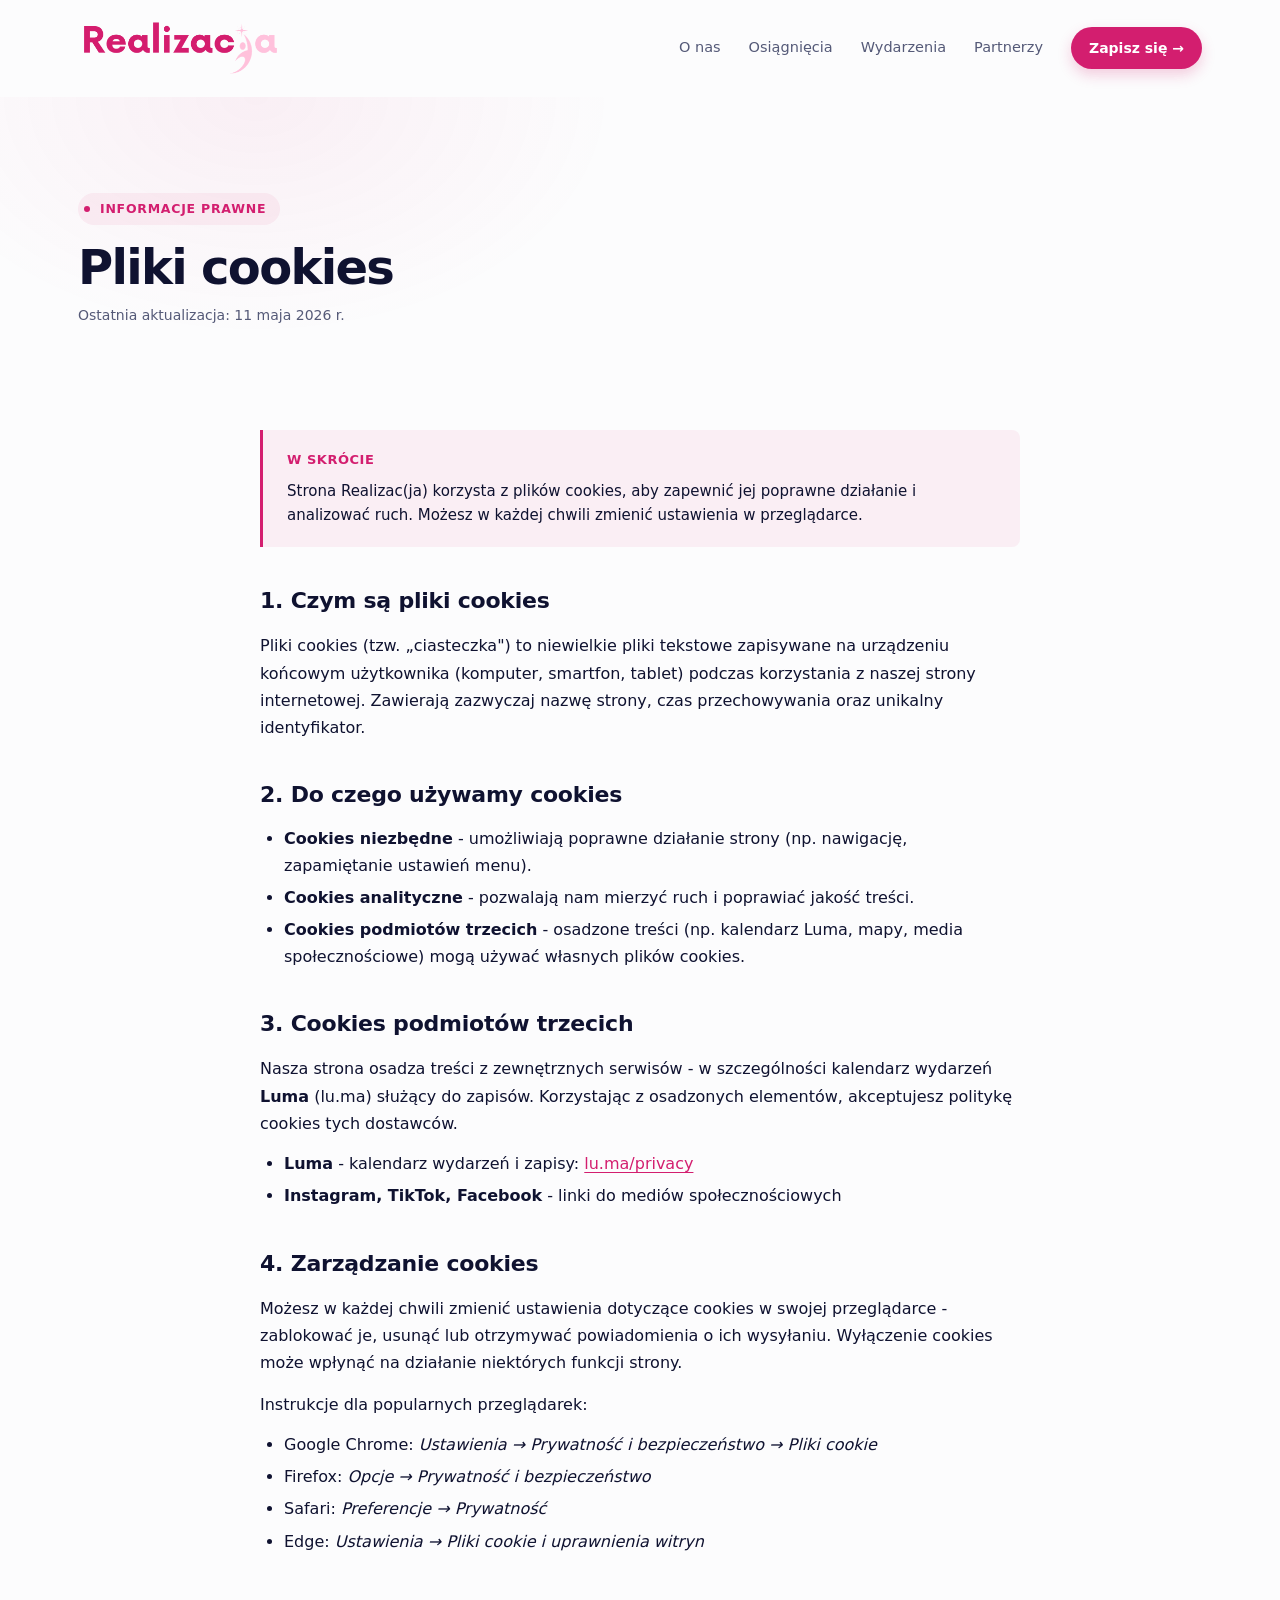
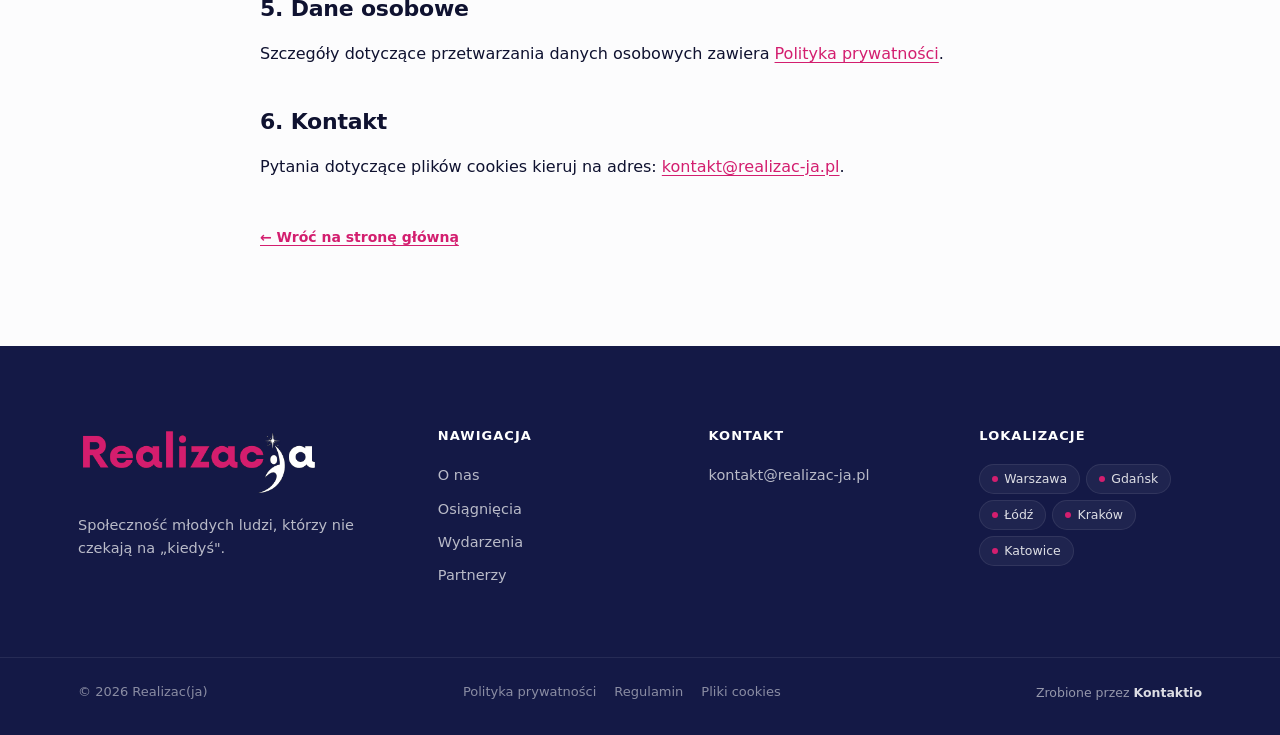
==== commit 09d6bc83: "poprawki" ====
--- a/pliki-cookies/index.html
+++ b/pliki-cookies/index.html
@@ -46,7 +46,7 @@
 <header class="nav">
   <div class="container nav-inner">
     <a href="../" class="brand" aria-label="Realizac(ja) - strona główna">
-      <img class="brand-mark" src="../assets/logo/nav-light.png" alt="Realizac(ja)" />
+      <img class="brand-mark" src="../assets/logo/nav-light.png" alt="Realizac(ja)" width="404" height="126" fetchpriority="high" />
     </a>
     <button class="nav-toggle" type="button" aria-label="Menu" aria-expanded="false" aria-controls="primary-nav">
       <span></span><span></span><span></span>
@@ -94,7 +94,7 @@
         <p>Nasza strona osadza treści z zewnętrznych serwisów - w szczególności kalendarz wydarzeń <strong>Luma</strong> (lu.ma) służący do zapisów. Korzystając z osadzonych elementów, akceptujesz politykę cookies tych dostawców.</p>
         <ul>
           <li><strong>Luma</strong> - kalendarz wydarzeń i zapisy: <a href="https://lu.ma/privacy" target="_blank" rel="noopener">lu.ma/privacy</a></li>
-          <li><strong>Instagram, LinkedIn, TikTok, Facebook</strong> - linki do mediów społecznościowych</li>
+          <li><strong>Instagram, TikTok, Facebook</strong> - linki do mediów społecznościowych</li>
         </ul>
 
         <h2>4. Zarządzanie cookies</h2>
@@ -125,7 +125,7 @@
     <div class="footer-grid">
       <div class="footer-col footer-brand">
         <div class="footer-logo">
-          <img src="../assets/logo/nav-dark.png" alt="Realizac(ja)">
+          <img src="../assets/logo/nav-dark.png" alt="Realizac(ja)" width="396" height="118" loading="lazy">
         </div>
         <p>Społeczność młodych ludzi, którzy nie czekają na „kiedyś".</p>
       </div>
--- a/styles.css
+++ b/styles.css
@@ -401,12 +401,6 @@
 .btn-primary .arrow { transition: transform 0.25s var(--ease-out); }
 .btn-primary:hover .arrow { transform: translateX(4px); }
 
-.btn-secondary {
-  background: var(--navy);
-  color: #fff;
-}
-.btn-secondary:hover { background: var(--navy-deep); transform: translateY(-2px); }
-
 .btn-ghost {
   background: transparent;
   color: var(--ink);
@@ -416,16 +410,6 @@
   border-color: var(--magenta);
   color: var(--magenta);
   background: var(--magenta-soft);
-}
-
-.btn-outline {
-  background: transparent;
-  color: var(--magenta);
-  border-color: var(--magenta);
-}
-.btn-outline:hover {
-  background: var(--magenta);
-  color: #fff;
 }
 
 .section {
@@ -777,99 +761,6 @@
   gap: 16px;
   margin-bottom: 28px;
 }
-.event-card {
-  position: relative;
-  display: flex;
-  flex-direction: column;
-  padding: 28px;
-  background: #fff;
-  border: 1px solid var(--line);
-  border-radius: var(--radius-lg);
-  transition: transform 0.3s var(--ease-out), border-color 0.3s var(--ease-out), box-shadow 0.3s var(--ease-out);
-}
-.event-card:hover {
-  transform: translateY(-4px);
-  border-color: var(--magenta);
-  box-shadow: 0 20px 40px rgba(15, 18, 48, 0.08);
-}
-.event-card .meta-row {
-  display: flex;
-  align-items: center;
-  gap: 8px;
-  flex-wrap: wrap;
-  margin-bottom: 18px;
-}
-.event-card .date-pill {
-  display: inline-flex;
-  align-items: baseline;
-  gap: 6px;
-  padding: 6px 12px;
-  background: var(--navy);
-  color: #fff;
-  border-radius: 999px;
-  font-size: 13px;
-  font-weight: 600;
-  letter-spacing: 0.01em;
-  font-variant-numeric: tabular-nums;
-}
-.event-card .type-pill {
-  display: inline-flex;
-  align-items: center;
-  gap: 5px;
-  padding: 5px 11px;
-  background: var(--magenta-soft);
-  color: var(--magenta);
-  border-radius: 999px;
-  font-size: 12px;
-  font-weight: 700;
-  letter-spacing: 0.04em;
-  text-transform: uppercase;
-}
-.event-card .free-pill {
-  display: inline-flex;
-  align-items: center;
-  gap: 5px;
-  padding: 5px 10px;
-  background: rgba(46, 160, 67, 0.1);
-  color: #2ea043;
-  border-radius: 999px;
-  font-size: 11.5px;
-  font-weight: 700;
-  letter-spacing: 0.04em;
-  text-transform: uppercase;
-}
-.event-card h3 {
-  margin: 0 0 8px;
-  font-size: 20px;
-  letter-spacing: -0.02em;
-  line-height: 1.25;
-}
-.event-card .city {
-  display: inline-flex;
-  align-items: center;
-  gap: 6px;
-  font-size: 14px;
-  color: var(--ink-muted);
-  margin-bottom: 22px;
-}
-.event-card .city svg { color: var(--magenta); }
-.event-card .signup {
-  margin-top: auto;
-  display: inline-flex;
-  align-items: center;
-  justify-content: center;
-  gap: 8px;
-  padding: 12px 18px;
-  background: var(--magenta-soft);
-  color: var(--magenta);
-  border-radius: 999px;
-  font-weight: 600;
-  font-size: 14px;
-  border: 1px solid transparent;
-  transition: background 0.2s var(--ease-out), color 0.2s var(--ease-out);
-}
-.event-card .signup:hover { background: var(--magenta); color: #fff; }
-
 .luma-wrap {
   margin-top: 32px;
   padding: 32px;
@@ -1077,32 +968,6 @@
 }
 .partner-slot img { max-width: 100%; max-height: 80%; width: auto; height: auto; object-fit: contain; }
 
-.partner-placeholder {
-  width: 100%; height: 100%;
-  display: flex;
-  flex-direction: column;
-  align-items: center;
-  justify-content: center;
-  background:
-    linear-gradient(135deg, rgba(211, 30, 111, 0.04), rgba(30, 39, 98, 0.04));
-  color: var(--ink-faint);
-  font-size: 11px;
-  letter-spacing: 0.1em;
-  text-transform: uppercase;
-  font-weight: 600;
-  border-radius: 6px;
-  position: relative;
-}
-.partner-placeholder span:first-child {
-  font-size: 22px;
-  font-weight: 800;
-  letter-spacing: -0.02em;
-  color: var(--navy);
-  margin-bottom: 4px;
-  text-transform: none;
-  font-style: italic;
-}
-
 .partners-cta {
   margin-top: 28px;
   text-align: center;
@@ -1170,23 +1035,6 @@
   margin-top: 40px;
   text-align: center;
 }
-
-.award-strip {
-  margin: 56px auto 0;
-  padding: 24px 32px;
-  background: linear-gradient(135deg, rgba(211, 30, 111, 0.1), rgba(30, 39, 98, 0.08));
-  border: 1px solid rgba(211, 30, 111, 0.2);
-  border-radius: var(--radius-lg);
-  display: flex;
-  align-items: center;
-  justify-content: center;
-  gap: 16px;
-  flex-wrap: wrap;
-  font-size: 15.5px;
-  color: var(--ink);
-  text-align: center;
-}
-.award-strip strong { color: var(--magenta); font-weight: 700; }
 
 .footer {
   background: var(--navy-deep);
@@ -1400,7 +1248,6 @@
 .back-link:hover { color: var(--magenta-deep); }
 
 .ja { font-style: italic; color: var(--magenta); font-weight: 500; }
-.list-reset { list-style: none; padding: 0; margin: 0; }
 .audience, .wolves, .role-list, .perk-list { list-style: none; padding: 0; margin: 0; }
 .audience { margin-bottom: 40px; }
 .section-dark .head-meta { color: rgba(255, 255, 255, 0.7); }
@@ -1430,9 +1277,7 @@
 
 .partners-block { border-radius: 24px; }
 .bento-card { border-radius: 22px; }
-.event-card { border-radius: 22px; }
 .benefit-card { border-radius: 18px; }
-.review, .wolf { border-radius: 22px; }
 .audience-item { border-radius: 16px; }
 .role-list li, .perk-list li { border-radius: 16px; }
 .partner-grid { border-radius: 22px; }
@@ -1446,9 +1291,6 @@
 .bento-card { transition: transform 0.5s var(--ease-out), box-shadow 0.5s var(--ease-out), border-color 0.3s var(--ease-out); }
 .bento-card:hover { transform: translateY(-4px); box-shadow: 0 20px 44px rgba(15, 18, 48, 0.10); }
 .bento-featured:hover { box-shadow: 0 24px 52px var(--magenta-glow); }
-
-.event-card { transition: transform 0.35s var(--ease-out), border-color 0.3s var(--ease-out), box-shadow 0.35s var(--ease-out); }
-.event-card:hover { transform: translateY(-5px); border-color: var(--magenta); box-shadow: 0 22px 44px rgba(15, 18, 48, 0.10); }
 
 .benefit-card { transition: transform 0.35s var(--ease-out), border-color 0.3s var(--ease-out), box-shadow 0.35s var(--ease-out); }
 .benefit-card:hover { transform: translateY(-4px); border-color: var(--magenta); box-shadow: 0 16px 32px rgba(211, 30, 111, 0.10); }
@@ -1463,3 +1305,122 @@
 @media (max-width: 640px) {
   .footer-bottom-inner { flex-direction: column; align-items: flex-start; text-align: left; gap: 10px; }
 }
+
+.luma-wrap .badge-link {
+  text-decoration: none;
+  transition: background 0.2s var(--ease-out), border-color 0.2s var(--ease-out), color 0.2s var(--ease-out);
+}
+.luma-wrap .badge-link:hover {
+  background: var(--magenta-soft);
+  border-color: var(--magenta);
+  color: var(--magenta);
+}
+.luma-cta {
+  margin-top: 24px;
+  text-align: center;
+}
+.luma-frame iframe { min-height: 540px; }
+@media (max-width: 640px) { .luma-frame iframe { min-height: 460px; height: 460px; } }
+
+.partner-slot img {
+  max-width: 78%;
+  max-height: 72%;
+  width: auto;
+  height: auto;
+  object-fit: contain;
+}
+.partner-slot {
+  aspect-ratio: 5 / 3;
+  background: #fff;
+  display: flex;
+  align-items: center;
+  justify-content: center;
+  padding: 18px;
+  filter: grayscale(1) opacity(0.78);
+  transition: filter 0.35s var(--ease-out), background 0.35s var(--ease-out), transform 0.35s var(--ease-out);
+}
+.partner-slot:hover {
+  background: var(--cream-alt);
+  filter: grayscale(0) opacity(1);
+  transform: scale(1.02);
+}
+
+.partner-tech {
+  display: flex;
+  align-items: center;
+  gap: 16px;
+  margin-top: 16px;
+  padding: 14px 20px 14px 26px;
+  background: #fff;
+  border: 1px solid var(--line);
+  border-radius: var(--radius);
+  text-decoration: none;
+  color: inherit;
+  position: relative;
+  transition: border-color 0.2s var(--ease-out), box-shadow 0.2s var(--ease-out);
+}
+.partner-tech::before {
+  content: "";
+  position: absolute;
+  left: 10px;
+  top: 50%;
+  transform: translateY(-50%);
+  width: 2px;
+  height: calc(100% - 28px);
+  background: var(--magenta);
+  border-radius: 2px;
+}
+.partner-tech:hover {
+  border-color: var(--line-strong);
+  box-shadow: 0 6px 16px rgba(15, 18, 48, 0.06);
+}
+.partner-tech-logo {
+  flex: none;
+  width: 44px;
+  height: 44px;
+  padding: 6px;
+  background: var(--cream-alt);
+  border-radius: 10px;
+  object-fit: contain;
+}
+.partner-tech-text {
+  flex: 1;
+  min-width: 0;
+  display: flex;
+  flex-direction: column;
+  gap: 1px;
+  line-height: 1.3;
+}
+.partner-tech-eyebrow {
+  font-size: 10.5px;
+  font-weight: 700;
+  letter-spacing: 0.08em;
+  text-transform: uppercase;
+  color: var(--ink-faint);
+}
+.partner-tech-text strong {
+  font-size: 15px;
+  font-weight: 700;
+  letter-spacing: -0.005em;
+  color: var(--ink);
+}
+.partner-tech-desc {
+  font-size: 13.5px;
+  color: var(--ink-muted);
+}
+.partner-tech-go {
+  display: inline-flex;
+  align-items: center;
+  gap: 5px;
+  font-size: 12.5px;
+  font-weight: 600;
+  color: var(--ink-muted);
+  white-space: nowrap;
+  transition: color 0.2s var(--ease-out);
+}
+.partner-tech:hover .partner-tech-go { color: var(--magenta); }
+@media (max-width: 640px) {
+  .partner-tech { flex-wrap: wrap; gap: 10px 14px; padding: 14px 16px 14px 22px; }
+  .partner-tech-text { flex-basis: calc(100% - 58px); }
+  .partner-tech-go { margin-left: 58px; }
+}
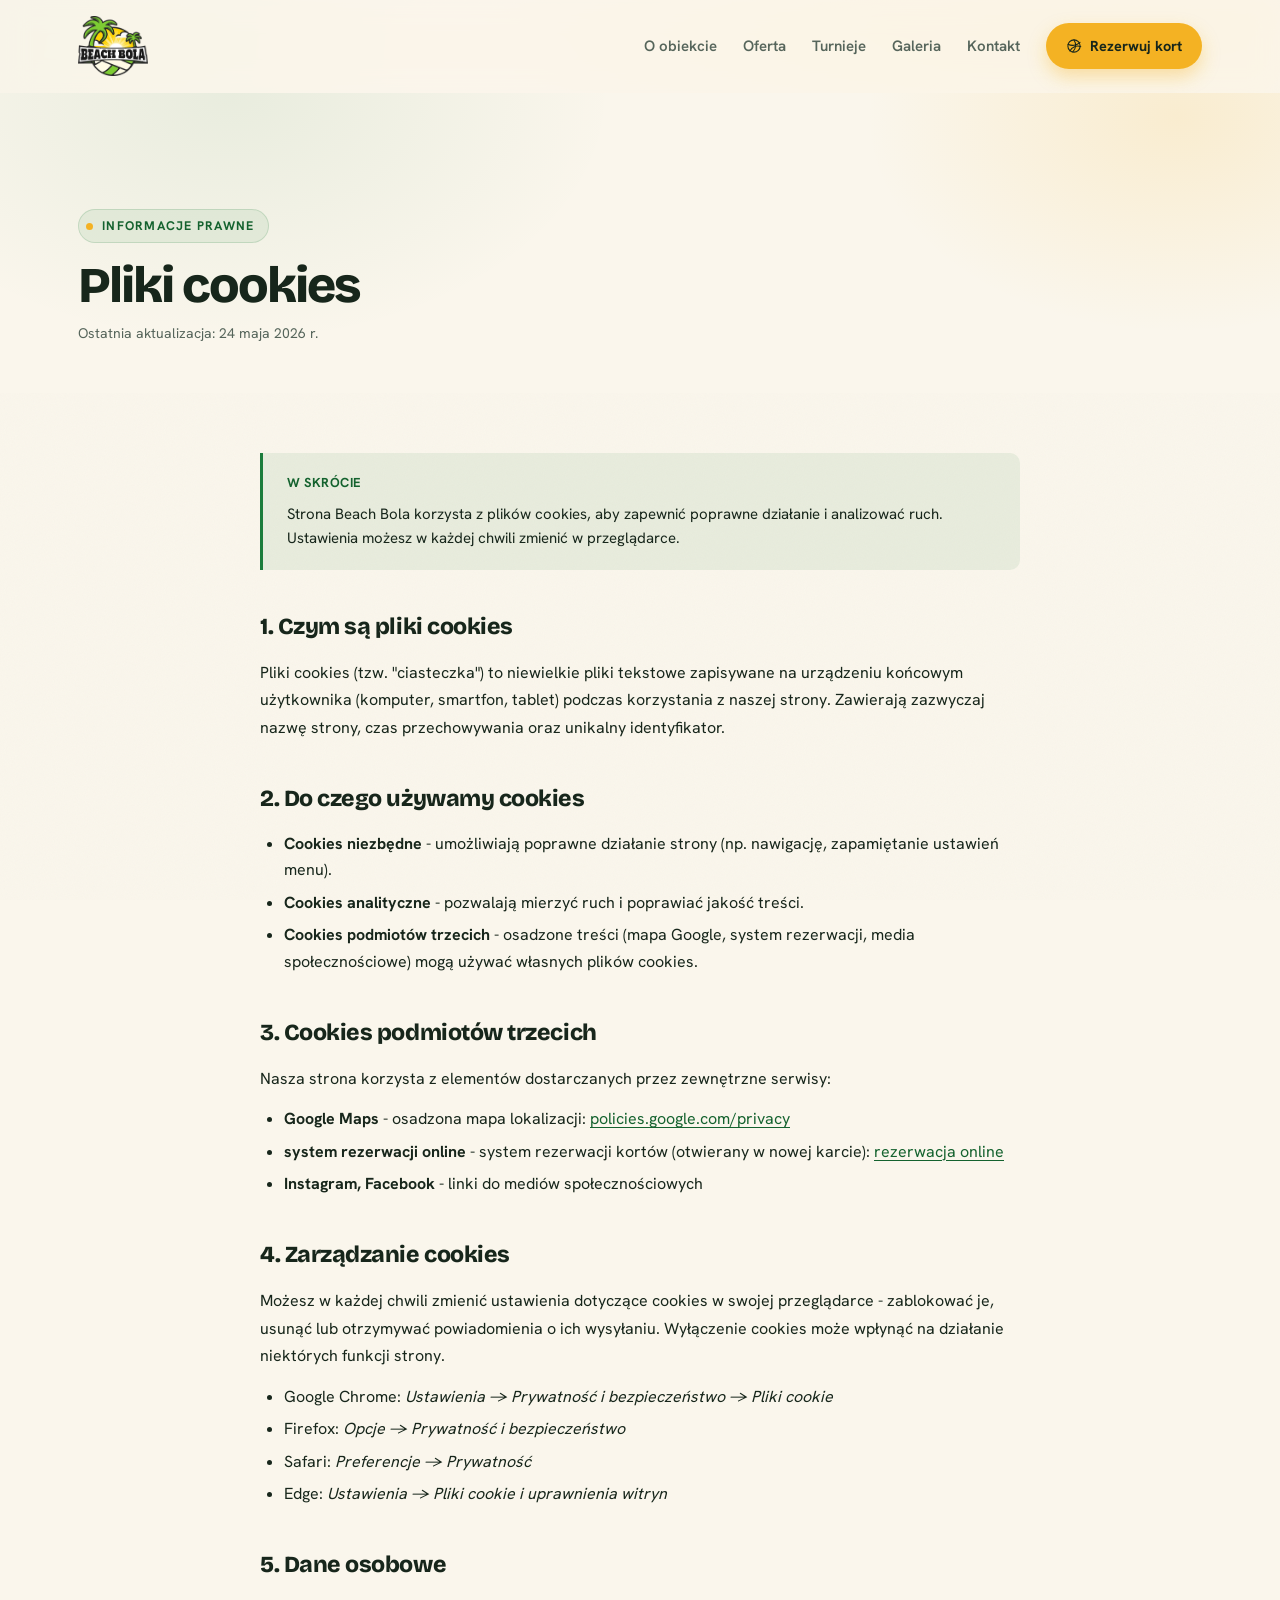
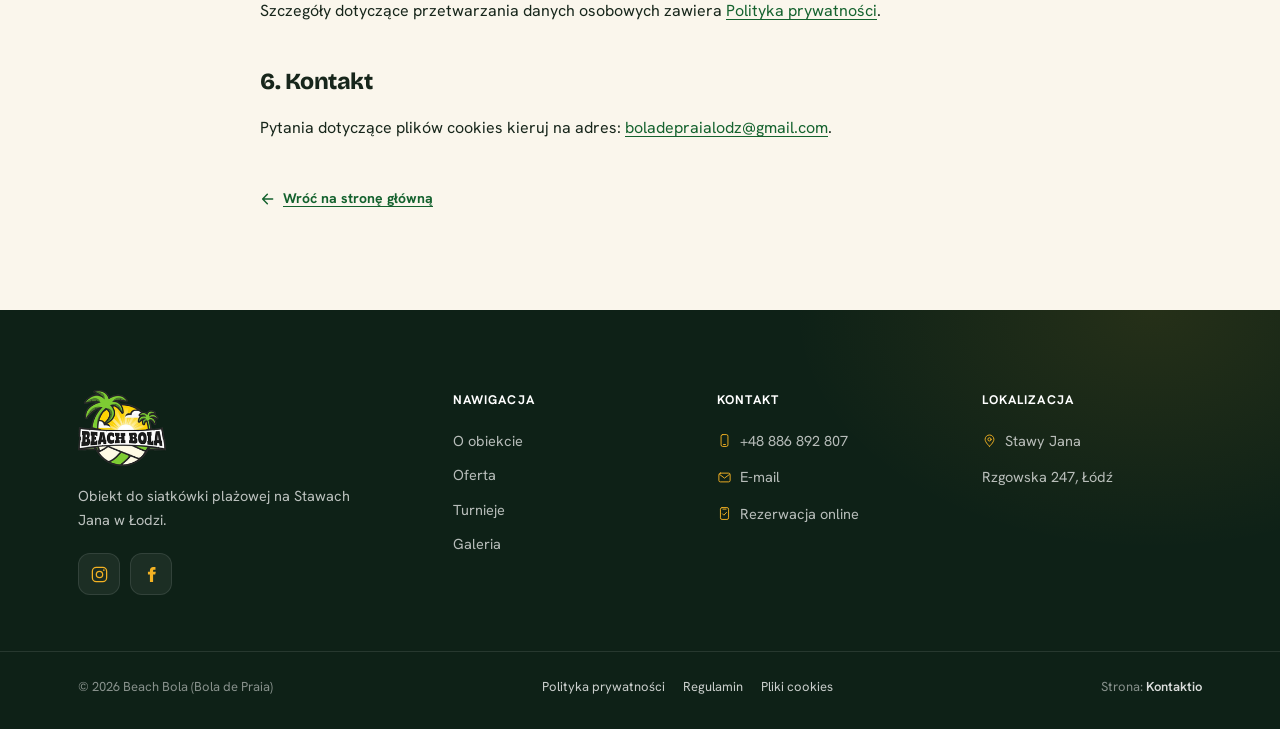
==== commit 457ed932: "init" ====
--- a/pliki-cookies/index.html
+++ b/pliki-cookies/index.html
@@ -2,72 +2,81 @@
 <html lang="pl">
 <head>
   <meta charset="UTF-8" />
-  <meta name="viewport" content="width=device-width, initial-scale=1.0" />
-  <title>Pliki cookies - Realizac(ja)</title>
-  <meta name="description" content="Informacje o plikach cookies wykorzystywanych w serwisie Realizac(ja) - rodzaje, cele, zarządzanie zgodą." />
-  <meta name="author" content="Realizac(ja)" />
+  <meta name="viewport" content="width=device-width, initial-scale=1.0, viewport-fit=cover" />
+  <meta name="color-scheme" content="light" />
+  <title>Pliki cookies - Beach Bola</title>
+  <meta name="description" content="Informacje o plikach cookies wykorzystywanych w serwisie Beach Bola - rodzaje, cele i zarządzanie zgodą." />
+  <meta name="author" content="Beach Bola" />
   <meta name="robots" content="index, follow" />
-  <meta name="theme-color" content="#d31e6f" />
-  <link rel="canonical" href="https://realizac-ja.pl/pliki-cookies/" />
+  <meta name="theme-color" content="#1c7c3c" />
+  <link rel="canonical" href="https://beachbola.pl/pliki-cookies/" />
   <meta property="og:type" content="article" />
   <meta property="og:locale" content="pl_PL" />
-  <meta property="og:site_name" content="Realizac(ja)" />
-  <meta property="og:title" content="Pliki cookies - Realizac(ja)" />
-  <meta property="og:description" content="Informacje o plikach cookies wykorzystywanych w serwisie Realizac(ja)." />
-  <meta property="og:url" content="https://realizac-ja.pl/pliki-cookies/" />
-  <meta property="og:image" content="https://realizac-ja.pl/assets/og-image.png" />
-  <meta property="og:image:width" content="1200" />
-  <meta property="og:image:height" content="630" />
-  <meta name="twitter:card" content="summary_large_image" />
-  <meta name="twitter:image" content="https://realizac-ja.pl/assets/og-image.png" />
-  <link rel="stylesheet" href="../styles.css" />
-  <link rel="icon" type="image/svg+xml" href="../assets/favicon.svg" />
-  <link rel="icon" type="image/png" sizes="192x192" href="../assets/icon-192.png" />
-  <link rel="icon" type="image/png" sizes="512x512" href="../assets/icon-512.png" />
-  <link rel="apple-touch-icon" href="../assets/logo/apple-touch-icon.png" />
+  <meta property="og:site_name" content="Beach Bola" />
+  <meta property="og:title" content="Pliki cookies - Beach Bola" />
+  <meta property="og:description" content="Informacje o plikach cookies wykorzystywanych w serwisie Beach Bola." />
+  <meta property="og:url" content="https://beachbola.pl/pliki-cookies/" />
+  <meta property="og:image" content="https://beachbola.pl/assets/img/og-image.jpg" />
+  <link rel="stylesheet" href="../assets/css/styles.css" />
+  <link rel="icon" type="image/png" sizes="32x32" href="../assets/img/favicon-32.png" />
+  <link rel="icon" type="image/png" sizes="192x192" href="../assets/img/icon-192.png" />
+  <link rel="icon" type="image/png" sizes="512x512" href="../assets/img/icon-512.png" />
+  <link rel="apple-touch-icon" href="../assets/img/apple-touch-icon.png" />
   <link rel="manifest" href="/site.webmanifest" />
-  <meta name="apple-mobile-web-app-title" content="Realizac(ja)" />
-  <meta name="application-name" content="Realizac(ja)" />
+  <meta name="apple-mobile-web-app-title" content="Beach Bola" />
+  <meta name="mobile-web-app-capable" content="yes" />
+  <meta name="application-name" content="Beach Bola" />
   <script type="application/ld+json">
   {
     "@context": "https://schema.org",
     "@type": "BreadcrumbList",
     "itemListElement": [
-      { "@type": "ListItem", "position": 1, "name": "Strona główna", "item": "https://realizac-ja.pl/" },
-      { "@type": "ListItem", "position": 2, "name": "Pliki cookies", "item": "https://realizac-ja.pl/pliki-cookies/" }
+      { "@type": "ListItem", "position": 1, "name": "Strona główna", "item": "https://beachbola.pl/" },
+      { "@type": "ListItem", "position": 2, "name": "Pliki cookies", "item": "https://beachbola.pl/pliki-cookies/" }
     ]
   }
   </script>
 </head>
 <body>
 
+<svg width="0" height="0" style="position:absolute" aria-hidden="true" focusable="false">
+  <symbol id="ico-arrow" viewBox="0 0 24 24" fill="none" stroke="currentColor" stroke-width="2.2" stroke-linecap="round" stroke-linejoin="round"><path d="M5 12h14M13 5l7 7-7 7"/></symbol>
+  <symbol id="ico-volleyball" viewBox="0 0 24 24" fill="none" stroke="currentColor" stroke-width="1.6" stroke-linecap="round" stroke-linejoin="round"><circle cx="12" cy="12" r="9.2"/><path d="M12 2.9c1.8 2.7 2.7 5.9 2.4 9.1-.3 3.3-1.8 6.4-4.2 8.9"/><path d="M2.9 9.3c2.9 1.5 6.2 2.1 9.4 1.6 3.3-.5 6.3-2 8.7-4.3"/><path d="M5.9 19.6c1.4-3 3.9-5.4 6.9-6.6 3-1.2 6.4-1.2 9.4 0"/></symbol>
+  <symbol id="ico-instagram" viewBox="0 0 24 24" fill="none" stroke="currentColor" stroke-width="1.6" stroke-linecap="round" stroke-linejoin="round"><rect x="3" y="3" width="18" height="18" rx="5"/><circle cx="12" cy="12" r="4"/><circle cx="17.5" cy="6.5" r="1" fill="currentColor" stroke="none"/></symbol>
+  <symbol id="ico-facebook" viewBox="0 0 24 24" fill="currentColor" stroke="none"><path d="M14 8.5V7c0-.8.5-1 1-1h2V2.5h-3C11.8 2.5 10 4.3 10 6.5v2H7.5V12H10v9.5h4V12h2.7l.8-3.5H14z"/></symbol>
+  <symbol id="ico-phone" viewBox="0 0 24 24" fill="none" stroke="currentColor" stroke-width="1.5" stroke-linecap="round" stroke-linejoin="round"><rect x="6.5" y="2.5" width="11" height="19" rx="2.6"/><path d="M10.5 18.4h3"/></symbol>
+  <symbol id="ico-mail" viewBox="0 0 24 24" fill="none" stroke="currentColor" stroke-width="1.5" stroke-linecap="round" stroke-linejoin="round"><rect x="3" y="5" width="18" height="14" rx="2.4"/><path d="m4 7 8 6 8-6"/></symbol>
+  <symbol id="ico-pin" viewBox="0 0 24 24" fill="none" stroke="currentColor" stroke-width="1.5" stroke-linecap="round" stroke-linejoin="round"><path d="M12 21.3s7-6.1 7-11.1a7 7 0 1 0-14 0c0 5 7 11.1 7 11.1z"/><circle cx="12" cy="10.2" r="2.6"/></symbol>
+  <symbol id="ico-online" viewBox="0 0 24 24" fill="none" stroke="currentColor" stroke-width="1.5" stroke-linecap="round" stroke-linejoin="round"><rect x="5.5" y="2.5" width="13" height="19" rx="2.6"/><path d="m8.8 12.5 2.2 2.2 4.2-4.4"/><path d="M9.5 5h5"/></symbol>
+</svg>
+
 <a class="skip-link" href="#top">Przejdź do treści</a>
 
 <header class="nav">
   <div class="container nav-inner">
-    <a href="../" class="brand" aria-label="Realizac(ja) - strona główna">
-      <img class="brand-mark" src="../assets/logo/nav-light.png" alt="Realizac(ja)" width="404" height="126" fetchpriority="high" />
+    <a href="../" class="brand" aria-label="Beach Bola - strona główna">
+      <img class="brand-mark" src="../assets/img/logo/nav-light.png" alt="Beach Bola" width="163" height="140" />
     </a>
     <button class="nav-toggle" type="button" aria-label="Menu" aria-expanded="false" aria-controls="primary-nav">
       <span></span><span></span><span></span>
     </button>
     <nav id="primary-nav" class="main-nav" aria-label="Nawigacja główna">
-      <a href="../#about">O nas</a>
-      <a href="../#achievements">Osiągnięcia</a>
-      <a href="../#events">Wydarzenia</a>
-      <a href="../#partners">Partnerzy</a>
-      <a href="../#events" class="btn-nav">Zapisz się →</a>
+      <a href="../#obiekt">O obiekcie</a>
+      <a href="../#oferta">Oferta</a>
+      <a href="../#turnieje">Turnieje</a>
+      <a href="../#galeria">Galeria</a>
+      <a href="../#kontakt">Kontakt</a>
+      <a href="../rezerwacja/" class="btn-nav"><svg class="ico" aria-hidden="true"><use href="#ico-volleyball"/></svg> Rezerwuj kort</a>
     </nav>
   </div>
 </header>
 
 <main id="top">
-
   <section class="legal-hero">
     <div class="container">
       <p class="eyebrow"><span class="dot"></span> Informacje prawne</p>
       <h1>Pliki cookies</h1>
-      <p class="updated-date">Ostatnia aktualizacja: 11 maja 2026 r.</p>
+      <p class="updated-date">Ostatnia aktualizacja: 24 maja 2026 r.</p>
     </div>
   </section>
 
@@ -77,90 +86,94 @@
 
         <div class="info-box">
           <strong>W skrócie</strong>
-          Strona Realizac(ja) korzysta z plików cookies, aby zapewnić jej poprawne działanie i analizować ruch. Możesz w każdej chwili zmienić ustawienia w przeglądarce.
+          Strona Beach Bola korzysta z plików cookies, aby zapewnić poprawne działanie i analizować ruch. Ustawienia możesz w każdej chwili zmienić w przeglądarce.
         </div>
 
         <h2>1. Czym są pliki cookies</h2>
-        <p>Pliki cookies (tzw. „ciasteczka") to niewielkie pliki tekstowe zapisywane na urządzeniu końcowym użytkownika (komputer, smartfon, tablet) podczas korzystania z naszej strony internetowej. Zawierają zazwyczaj nazwę strony, czas przechowywania oraz unikalny identyfikator.</p>
+        <p>Pliki cookies (tzw. "ciasteczka") to niewielkie pliki tekstowe zapisywane na urządzeniu końcowym użytkownika (komputer, smartfon, tablet) podczas korzystania z naszej strony. Zawierają zazwyczaj nazwę strony, czas przechowywania oraz unikalny identyfikator.</p>
 
         <h2>2. Do czego używamy cookies</h2>
         <ul>
           <li><strong>Cookies niezbędne</strong> - umożliwiają poprawne działanie strony (np. nawigację, zapamiętanie ustawień menu).</li>
-          <li><strong>Cookies analityczne</strong> - pozwalają nam mierzyć ruch i poprawiać jakość treści.</li>
-          <li><strong>Cookies podmiotów trzecich</strong> - osadzone treści (np. kalendarz Luma, mapy, media społecznościowe) mogą używać własnych plików cookies.</li>
+          <li><strong>Cookies analityczne</strong> - pozwalają mierzyć ruch i poprawiać jakość treści.</li>
+          <li><strong>Cookies podmiotów trzecich</strong> - osadzone treści (mapa Google, system rezerwacji, media społecznościowe) mogą używać własnych plików cookies.</li>
         </ul>
 
         <h2>3. Cookies podmiotów trzecich</h2>
-        <p>Nasza strona osadza treści z zewnętrznych serwisów - w szczególności kalendarz wydarzeń <strong>Luma</strong> (lu.ma) służący do zapisów. Korzystając z osadzonych elementów, akceptujesz politykę cookies tych dostawców.</p>
-        <ul>
-          <li><strong>Luma</strong> - kalendarz wydarzeń i zapisy: <a href="https://lu.ma/privacy" target="_blank" rel="noopener">lu.ma/privacy</a></li>
-          <li><strong>Instagram, TikTok, Facebook</strong> - linki do mediów społecznościowych</li>
+        <p>Nasza strona korzysta z elementów dostarczanych przez zewnętrzne serwisy:</p>
+        <ul>
+          <li><strong>Google Maps</strong> - osadzona mapa lokalizacji: <a href="https://policies.google.com/privacy" target="_blank" rel="noopener">policies.google.com/privacy</a></li>
+          <li><strong>system rezerwacji online</strong> - system rezerwacji kortów (otwierany w nowej karcie): <a href="../rezerwacja/">rezerwacja online</a></li>
+          <li><strong>Instagram, Facebook</strong> - linki do mediów społecznościowych</li>
         </ul>
 
         <h2>4. Zarządzanie cookies</h2>
         <p>Możesz w każdej chwili zmienić ustawienia dotyczące cookies w swojej przeglądarce - zablokować je, usunąć lub otrzymywać powiadomienia o ich wysyłaniu. Wyłączenie cookies może wpłynąć na działanie niektórych funkcji strony.</p>
-        <p>Instrukcje dla popularnych przeglądarek:</p>
-        <ul>
-          <li>Google Chrome: <em>Ustawienia → Prywatność i bezpieczeństwo → Pliki cookie</em></li>
-          <li>Firefox: <em>Opcje → Prywatność i bezpieczeństwo</em></li>
-          <li>Safari: <em>Preferencje → Prywatność</em></li>
-          <li>Edge: <em>Ustawienia → Pliki cookie i uprawnienia witryn</em></li>
+        <ul>
+          <li>Google Chrome: <em>Ustawienia -> Prywatność i bezpieczeństwo -> Pliki cookie</em></li>
+          <li>Firefox: <em>Opcje -> Prywatność i bezpieczeństwo</em></li>
+          <li>Safari: <em>Preferencje -> Prywatność</em></li>
+          <li>Edge: <em>Ustawienia -> Pliki cookie i uprawnienia witryn</em></li>
         </ul>
 
         <h2>5. Dane osobowe</h2>
         <p>Szczegóły dotyczące przetwarzania danych osobowych zawiera <a href="../polityka-prywatnosci/">Polityka prywatności</a>.</p>
 
         <h2>6. Kontakt</h2>
-        <p>Pytania dotyczące plików cookies kieruj na adres: <a href="mailto:kontakt@realizac-ja.pl">kontakt@realizac-ja.pl</a>.</p>
-
-        <a class="back-link" href="../">← Wróć na stronę główną</a>
+        <p>Pytania dotyczące plików cookies kieruj na adres: <a href="mailto:boladepraialodz@gmail.com">boladepraialodz@gmail.com</a>.</p>
+
+        <a class="back-link" href="../"><svg class="ico" aria-hidden="true" style="transform:rotate(180deg)"><use href="#ico-arrow"/></svg> Wróć na stronę główną</a>
       </div>
     </div>
   </section>
-
 </main>
 
 <footer class="footer" role="contentinfo">
   <div class="container">
     <div class="footer-grid">
       <div class="footer-col footer-brand">
-        <div class="footer-logo">
-          <img src="../assets/logo/nav-dark.png" alt="Realizac(ja)" width="396" height="118" loading="lazy">
+        <div class="footer-logo"><img src="../assets/img/logo/nav-dark.png" alt="Beach Bola" width="163" height="140" loading="lazy"></div>
+        <p>Obiekt do siatkówki plażowej na Stawach Jana w Łodzi.</p>
+        <div class="footer-social">
+          <a href="https://www.instagram.com/beachbolalodz/" target="_blank" rel="noopener noreferrer" aria-label="Instagram"><svg class="ico" aria-hidden="true"><use href="#ico-instagram"/></svg></a>
+          <a href="https://www.facebook.com/profile.php?id=61579685367610" target="_blank" rel="noopener noreferrer" aria-label="Facebook"><svg class="ico" aria-hidden="true"><use href="#ico-facebook"/></svg></a>
         </div>
-        <p>Społeczność młodych ludzi, którzy nie czekają na „kiedyś".</p>
       </div>
       <div class="footer-col">
         <h3>Nawigacja</h3>
         <ul>
-          <li><a href="../#about">O nas</a></li>
-          <li><a href="../#achievements">Osiągnięcia</a></li>
-          <li><a href="../#events">Wydarzenia</a></li>
-          <li><a href="../#partners">Partnerzy</a></li>
+          <li><a href="../#obiekt">O obiekcie</a></li>
+          <li><a href="../#oferta">Oferta</a></li>
+          <li><a href="../#turnieje">Turnieje</a></li>
+          <li><a href="../#galeria">Galeria</a></li>
         </ul>
       </div>
       <div class="footer-col">
         <h3>Kontakt</h3>
         <ul>
-          <li><a href="mailto:kontakt@realizac-ja.pl">kontakt@realizac-ja.pl</a></li>
+          <li><a href="tel:+48886892807"><svg class="ico" aria-hidden="true"><use href="#ico-phone"/></svg> +48 886 892 807</a></li>
+          <li><a href="mailto:boladepraialodz@gmail.com"><svg class="ico" aria-hidden="true"><use href="#ico-mail"/></svg> E-mail</a></li>
+          <li><a href="../rezerwacja/"><svg class="ico" aria-hidden="true"><use href="#ico-online"/></svg> Rezerwacja online</a></li>
         </ul>
       </div>
       <div class="footer-col">
-        <h3>Lokalizacje</h3>
-        <ul class="footer-cities">
-          <li>Warszawa</li><li>Gdańsk</li><li>Łódź</li><li>Kraków</li><li>Katowice</li>
+        <h3>Lokalizacja</h3>
+        <ul>
+          <li><a href="https://maps.google.com/?q=Stawy+Jana+Rzgowska+247+Łódź" target="_blank" rel="noopener"><svg class="ico" aria-hidden="true"><use href="#ico-pin"/></svg> Stawy Jana</a></li>
+          <li style="color:rgba(255,255,255,0.7);font-size:14.5px;">Rzgowska 247, Łódź</li>
         </ul>
       </div>
     </div>
   </div>
   <div class="footer-bottom">
     <div class="container footer-bottom-inner">
-      <span>© <span id="year">2026</span> Realizac(ja)</span>
+      <span>© <span id="year">2026</span> Beach Bola (Bola de Praia)</span>
       <ul class="legal-links">
         <li><a href="../polityka-prywatnosci/">Polityka prywatności</a></li>
         <li><a href="../regulamin/">Regulamin</a></li>
         <li><a href="../pliki-cookies/">Pliki cookies</a></li>
       </ul>
-      <span class="credit">Zrobione przez <a href="https://kontaktio.pl" target="_blank" rel="noopener noreferrer">Kontaktio</a></span>
+      <span class="credit">Strona: <a href="https://kontaktio.pl" target="_blank" rel="noopener noreferrer">Kontaktio</a></span>
     </div>
   </div>
 </footer>
--- a/assets/css/styles.css
+++ b/assets/css/styles.css
@@ -0,0 +1,767 @@
+
+
+@font-face {
+  font-family: 'Bricolage Grotesque';
+  font-style: normal;
+  font-weight: 200 800;
+  font-display: swap;
+  src: url('../fonts/bricolage-latin.woff2') format('woff2');
+  unicode-range: U+0000-00FF,U+0131,U+0152-0153,U+02BB-02BC,U+02C6,U+02DA,U+02DC,U+0304,U+0308,U+0329,U+2000-206F,U+2074,U+20AC,U+2122,U+2191,U+2193,U+2212,U+2215,U+FEFF,U+FFFD;
+}
+@font-face {
+  font-family: 'Bricolage Grotesque';
+  font-style: normal;
+  font-weight: 200 800;
+  font-display: swap;
+  src: url('../fonts/bricolage-latin-ext.woff2') format('woff2');
+  unicode-range: U+0100-02AF,U+0304,U+0308,U+0329,U+1E00-1E9F,U+1EF2-1EFF,U+2020,U+20A0-20AB,U+20AD-20C0,U+2113,U+2C60-2C7F,U+A720-A7FF;
+}
+@font-face {
+  font-family: 'Hanken Grotesk'; font-style: normal; font-weight: 400; font-display: swap;
+  src: url('../fonts/hanken-400-latin.woff2') format('woff2');
+  unicode-range: U+0000-00FF,U+0131,U+0152-0153,U+02BB-02BC,U+02C6,U+02DA,U+02DC,U+0304,U+0308,U+0329,U+2000-206F,U+2074,U+20AC,U+2122,U+2191,U+2193,U+2212,U+2215,U+FEFF,U+FFFD;
+}
+@font-face {
+  font-family: 'Hanken Grotesk'; font-style: normal; font-weight: 400; font-display: swap;
+  src: url('../fonts/hanken-400-latin-ext.woff2') format('woff2');
+  unicode-range: U+0100-02AF,U+0304,U+0308,U+0329,U+1E00-1E9F,U+1EF2-1EFF,U+2020,U+20A0-20AB,U+20AD-20C0,U+2113,U+2C60-2C7F,U+A720-A7FF;
+}
+@font-face {
+  font-family: 'Hanken Grotesk'; font-style: normal; font-weight: 600; font-display: swap;
+  src: url('../fonts/hanken-600-latin.woff2') format('woff2');
+  unicode-range: U+0000-00FF,U+0131,U+0152-0153,U+02BB-02BC,U+02C6,U+02DA,U+02DC,U+0304,U+0308,U+0329,U+2000-206F,U+2074,U+20AC,U+2122,U+2191,U+2193,U+2212,U+2215,U+FEFF,U+FFFD;
+}
+@font-face {
+  font-family: 'Hanken Grotesk'; font-style: normal; font-weight: 600; font-display: swap;
+  src: url('../fonts/hanken-600-latin-ext.woff2') format('woff2');
+  unicode-range: U+0100-02AF,U+0304,U+0308,U+0329,U+1E00-1E9F,U+1EF2-1EFF,U+2020,U+20A0-20AB,U+20AD-20C0,U+2113,U+2C60-2C7F,U+A720-A7FF;
+}
+@font-face {
+  font-family: 'Hanken Grotesk'; font-style: normal; font-weight: 700; font-display: swap;
+  src: url('../fonts/hanken-700-latin.woff2') format('woff2');
+  unicode-range: U+0000-00FF,U+0131,U+0152-0153,U+02BB-02BC,U+02C6,U+02DA,U+02DC,U+0304,U+0308,U+0329,U+2000-206F,U+2074,U+20AC,U+2122,U+2191,U+2193,U+2212,U+2215,U+FEFF,U+FFFD;
+}
+@font-face {
+  font-family: 'Hanken Grotesk'; font-style: normal; font-weight: 700; font-display: swap;
+  src: url('../fonts/hanken-700-latin-ext.woff2') format('woff2');
+  unicode-range: U+0100-02AF,U+0304,U+0308,U+0329,U+1E00-1E9F,U+1EF2-1EFF,U+2020,U+20A0-20AB,U+20AD-20C0,U+2113,U+2C60-2C7F,U+A720-A7FF;
+}
+
+:root {
+  --green: #1c7c3c;
+  --green-deep: #135f2d;
+  --green-text: #14622e;
+  --green-bright: #7fb23a;
+  --green-soft: rgba(28, 124, 60, 0.08);
+  --green-glow: rgba(28, 124, 60, 0.22);
+
+  --sun: #f4b223;
+  --sun-deep: #e0941a;
+  --sun-soft: rgba(244, 178, 35, 0.14);
+
+  --sand: #faf6ec;
+  --sand-alt: #f2e9d6;
+  --sand-deep: #e9dcc2;
+  --paper: #fffdf8;
+
+  --forest: #0e2117;
+  --forest-2: #0a1a11;
+
+  --ink: #17261b;
+  --ink-muted: #56655b;
+  --ink-faint: #8a998d;
+
+  --line: #e7dcc6;
+  --line-strong: #d8c9ab;
+
+  --radius: 16px;
+  --radius-lg: 22px;
+  --radius-sm: 10px;
+  --maxw: 1180px;
+  --ease-out: cubic-bezier(0.22, 1, 0.36, 1);
+  --nav-h: 92px;
+  --nav-h-mobile: 74px;
+
+  --display: 'Bricolage Grotesque', ui-sans-serif, system-ui, "Segoe UI", sans-serif;
+  --body: 'Hanken Grotesk', ui-sans-serif, system-ui, -apple-system, "Segoe UI", Roboto, "Helvetica Neue", Arial, sans-serif;
+
+  --bg: var(--sand);
+}
+
+* { box-sizing: border-box; }
+
+html { scroll-behavior: smooth; overflow-x: clip; }
+body { overflow-x: clip; }
+@media (prefers-reduced-motion: reduce) {
+  html { scroll-behavior: auto; }
+  *, *::before, *::after { animation-duration: 0.001ms !important; transition-duration: 0.001ms !important; }
+}
+
+body {
+  margin: 0;
+  font-family: var(--body);
+  font-size: 16.5px;
+  line-height: 1.62;
+  color: var(--ink);
+  background-color: var(--sand);
+
+  background-image:
+    radial-gradient(1100px 620px at 88% -8%, var(--sun-soft), transparent 60%),
+    radial-gradient(900px 560px at -6% 4%, rgba(28, 124, 60, 0.07), transparent 55%);
+  background-attachment: fixed;
+  -webkit-font-smoothing: antialiased;
+  -moz-osx-font-smoothing: grayscale;
+  text-rendering: optimizeLegibility;
+}
+
+::selection { background: var(--green); color: #fff; }
+::-moz-selection { background: var(--green); color: #fff; }
+
+img, svg, video { display: block; max-width: 100%; }
+a { color: inherit; text-decoration: none; }
+
+:focus-visible { outline: 3px solid var(--sun); outline-offset: 3px; border-radius: 4px; }
+
+.container { width: 100%; max-width: var(--maxw); margin: 0 auto; padding: 0 28px; }
+@media (max-width: 640px) { .container { padding: 0 20px; } }
+@media (max-width: 380px) { .container { padding: 0 16px; } }
+
+.skip-link {
+  position: absolute; left: -9999px; top: 0; background: var(--green); color: #fff;
+  padding: 10px 14px; border-radius: 0 0 var(--radius-sm) 0; font-size: 14px; font-weight: 700; z-index: 200;
+}
+.skip-link:focus { left: 0; outline: none; }
+
+.nav {
+  position: sticky; top: 0; z-index: 100;
+  background: rgba(250, 246, 236, 0.82);
+  backdrop-filter: saturate(170%) blur(14px);
+  -webkit-backdrop-filter: saturate(170%) blur(14px);
+  border-bottom: 1px solid transparent;
+  transition: border-color 0.3s var(--ease-out), box-shadow 0.3s var(--ease-out), background 0.3s var(--ease-out);
+}
+.nav.scrolled {
+  border-bottom-color: var(--line);
+  background: rgba(250, 246, 236, 0.95);
+  box-shadow: 0 10px 30px rgba(14, 33, 23, 0.06);
+}
+.nav-inner { display: flex; align-items: center; justify-content: space-between; gap: 16px; min-height: var(--nav-h); }
+
+.brand { display: inline-flex; align-items: center; gap: 12px; color: var(--ink); transition: transform 0.2s var(--ease-out); padding: 4px 0; }
+.brand:hover { transform: translateY(-1px); }
+.brand-mark { display: block; height: 60px; width: auto; flex: none; object-fit: contain; }
+.brand-word { display: none; font-family: var(--display); font-weight: 800; font-size: 21px; letter-spacing: -0.02em; line-height: 1; }
+.brand-word span { color: var(--green); }
+@media (max-width: 920px) { .brand-mark { height: 50px; } }
+@media (max-width: 480px) { .brand-mark { height: 44px; } }
+
+.main-nav { display: flex; gap: 26px; align-items: center; }
+.main-nav a { position: relative; font-size: 15px; color: var(--ink-muted); font-weight: 600; padding: 6px 0; transition: color 0.15s var(--ease-out); }
+.main-nav a:not(.btn-nav)::after {
+  content: ""; position: absolute; left: 0; right: 0; bottom: -3px; height: 2px;
+  background: var(--green); transform: scaleX(0); transform-origin: left; transition: transform 0.3s var(--ease-out);
+}
+.main-nav a:not(.btn-nav):hover { color: var(--ink); }
+.main-nav a:not(.btn-nav):hover::after { transform: scaleX(1); }
+
+.main-nav .btn-nav {
+  display: inline-flex; align-items: center; gap: 8px;
+  background: var(--sun); color: var(--ink); padding: 11px 20px; border-radius: 999px;
+  font-weight: 700; font-size: 14.5px; box-shadow: 0 8px 18px rgba(244, 178, 35, 0.35);
+  transition: background 0.15s var(--ease-out), box-shadow 0.2s var(--ease-out), transform 0.2s var(--ease-out);
+}
+.main-nav .btn-nav::after { display: none; }
+.main-nav .btn-nav:hover { background: var(--sun-deep); box-shadow: 0 12px 26px rgba(244, 178, 35, 0.45); transform: translateY(-1px); }
+.main-nav .btn-nav .ico { width: 16px; height: 16px; }
+
+.nav-toggle {
+  display: none; background: rgba(23, 38, 27, 0.05); border: 1px solid var(--line); padding: 0; cursor: pointer;
+  width: 46px; height: 46px; border-radius: 13px; flex-direction: column; align-items: center; justify-content: center; gap: 5px;
+  transition: background 0.2s var(--ease-out), border-color 0.2s var(--ease-out);
+}
+.nav-toggle:hover { background: rgba(23, 38, 27, 0.09); }
+.nav-toggle span { display: block; width: 22px; height: 2px; background: var(--ink); border-radius: 2px; transition: transform 0.3s var(--ease-out), opacity 0.2s var(--ease-out); }
+.nav-toggle[aria-expanded="true"] span:nth-child(1) { transform: translateY(7px) rotate(45deg); }
+.nav-toggle[aria-expanded="true"] span:nth-child(2) { opacity: 0; }
+.nav-toggle[aria-expanded="true"] span:nth-child(3) { transform: translateY(-7px) rotate(-45deg); }
+
+.nav-backdrop { position: fixed; inset: var(--nav-h-mobile) 0 0 0; background: rgba(14, 33, 23, 0.5); opacity: 0; pointer-events: none; transition: opacity 0.3s var(--ease-out); z-index: 90; }
+.nav-backdrop.show { opacity: 1; pointer-events: auto; }
+body.nav-open { overflow: hidden; }
+
+@media (max-width: 920px) {
+  .nav-inner { min-height: var(--nav-h-mobile); }
+  .nav-toggle { display: inline-flex; }
+  .main-nav {
+    position: fixed; top: var(--nav-h-mobile); left: 0; right: 0; bottom: 0;
+    height: calc(100vh - var(--nav-h-mobile)); height: calc(100dvh - var(--nav-h-mobile));
+    background: var(--sand); border-top: 1px solid var(--line); flex-direction: column; align-items: stretch; gap: 0;
+    padding: 8px 24px calc(28px + env(safe-area-inset-bottom, 0px)); transform: translateX(100%);
+    transition: transform 0.4s var(--ease-out); overflow-y: auto; z-index: 95;
+  }
+  .main-nav.open { transform: translateX(0); }
+  .main-nav a { padding: 20px 4px; border-bottom: 1px solid var(--line); font-size: 17px; font-weight: 700; color: var(--ink); }
+  .main-nav a::after { display: none; }
+  .main-nav .btn-nav { justify-content: center; text-align: center; margin-top: 18px; padding: 16px 18px; border-radius: 999px; border-bottom: 0; font-size: 15px; }
+}
+
+h1, h2, h3, h4 { font-family: var(--display); font-weight: 800; letter-spacing: -0.02em; }
+
+.eyebrow {
+  display: inline-flex; align-items: center; gap: 9px; margin: 0 0 18px; padding: 6px 14px 6px 7px;
+  font-family: var(--body); font-size: 12.5px; letter-spacing: 0.1em; text-transform: uppercase;
+  color: var(--green-text); font-weight: 700; background: var(--green-soft); border: 1px solid rgba(28,124,60,0.16); border-radius: 999px;
+}
+.eyebrow .ico { width: 15px; height: 15px; color: var(--green); }
+.eyebrow .num {
+  display: inline-flex; align-items: center; justify-content: center; min-width: 22px; padding: 2px 7px;
+  background: var(--green); color: #fff; border-radius: 999px; font-size: 11px; font-weight: 800; letter-spacing: 0.04em; font-variant-numeric: tabular-nums;
+}
+.eyebrow .dot { width: 7px; height: 7px; border-radius: 50%; background: var(--sun); }
+.eyebrow.on-dark { background: rgba(255,255,255,0.08); border-color: rgba(255,255,255,0.16); color: #ffe6a8; }
+.eyebrow.on-dark .ico { color: var(--sun); }
+.eyebrow.on-dark .num { background: var(--sun); color: var(--ink); }
+
+h1 { margin: 0 0 22px; font-size: clamp(40px, 6.6vw, 80px); line-height: 0.98; font-weight: 800; max-width: 16ch; letter-spacing: -0.04em; }
+h1 .accent { color: var(--sun); }
+.lead { margin: 0 0 34px; max-width: 56ch; font-size: clamp(16.5px, 1.5vw, 19.5px); color: var(--ink-muted); line-height: 1.58; }
+
+.btn {
+  display: inline-flex; align-items: center; gap: 10px; padding: 15px 26px; border-radius: 999px;
+  font-family: var(--body); font-size: 15.5px; font-weight: 700; border: 1.5px solid transparent; cursor: pointer; white-space: nowrap;
+  transition: background 0.18s var(--ease-out), border-color 0.18s var(--ease-out), color 0.18s var(--ease-out), transform 0.25s var(--ease-out), box-shadow 0.25s var(--ease-out);
+}
+.btn .ico { width: 18px; height: 18px; }
+.btn-primary { background: var(--sun); color: var(--ink); box-shadow: 0 12px 26px rgba(244, 178, 35, 0.38); }
+.btn-primary:hover { background: var(--sun-deep); transform: translateY(-2px); box-shadow: 0 16px 34px rgba(244, 178, 35, 0.46); }
+.btn-primary .arrow { transition: transform 0.25s var(--ease-out); }
+.btn-primary:hover .arrow { transform: translateX(4px); }
+.btn-solid { background: var(--green); color: #fff; box-shadow: 0 12px 26px var(--green-glow); }
+.btn-solid:hover { background: var(--green-deep); transform: translateY(-2px); box-shadow: 0 16px 34px var(--green-glow); }
+.btn-solid .arrow { transition: transform 0.25s var(--ease-out); }
+.btn-solid:hover .arrow { transform: translateX(4px); }
+.btn-ghost { background: transparent; color: var(--ink); border-color: var(--line-strong); }
+.btn-ghost:hover { border-color: var(--green); color: var(--green-text); background: var(--green-soft); }
+.btn-ghost.on-dark { color: #fff; border-color: rgba(255,255,255,0.32); }
+.btn-ghost.on-dark:hover { background: rgba(255,255,255,0.1); border-color: #fff; color: #fff; }
+
+.section { position: relative; padding: 112px 0; }
+@media (max-width: 860px) { .section { padding: 80px 0; } }
+@media (max-width: 480px) { .section { padding: 60px 0; } }
+.section-alt { background: var(--sand-alt); }
+.section-dark { background: var(--forest); color: var(--sand); position: relative; overflow: hidden; }
+.section-dark::before {
+  content: ""; position: absolute; inset: 0; pointer-events: none;
+  background: radial-gradient(700px 500px at 82% 0%, rgba(244, 178, 35, 0.12), transparent 60%);
+}
+.section-dark > .container { position: relative; z-index: 1; }
+.section-dark h2, .section-dark h3 { color: #fff; }
+.section-dark p { color: rgba(255,255,255,0.72); }
+
+.section-head { display: flex; align-items: flex-end; justify-content: space-between; gap: 32px; margin-bottom: 54px; flex-wrap: wrap; }
+.section-head h2 { margin: 12px 0 0; font-size: clamp(30px, 4.4vw, 48px); line-height: 1.04; letter-spacing: -0.03em; max-width: 20ch; }
+.section-head h2 .accent { color: var(--green); }
+.section-dark .section-head h2 .accent { color: var(--sun); }
+.section-head .head-meta { max-width: 44ch; color: var(--ink-muted); font-size: 16.5px; }
+.section-dark .section-head .head-meta { color: rgba(255,255,255,0.72); }
+@media (max-width: 640px) { .section-head { margin-bottom: 36px; } }
+
+.hero { position: relative; min-height: clamp(640px, 94vh, 900px); display: flex; align-items: flex-end; color: #fff; overflow: hidden; isolation: isolate; }
+.hero-scene { position: absolute; inset: 0; z-index: 0; overflow: hidden; }
+
+.hero-sky {
+  position: absolute; inset: -2px;
+  background: linear-gradient(180deg,
+    #0c241a 0%, #103f28 22%, #1d6a3b 40%, #51934a 55%,
+    #d98a2b 73%, #f2c156 85%, #f7e6c0 100%);
+}
+
+.hero-gl { position: absolute; inset: 0; width: 100%; height: 100%; display: block; opacity: 0; transition: opacity .9s var(--ease-out); }
+.hero-gl.ready { opacity: 1; }
+
+.hero-sun {
+  position: absolute; left: 60%; top: 30%; width: 380px; height: 380px; transform: translate(-50%,-50%);
+  border-radius: 50%; will-change: transform; pointer-events: none; mix-blend-mode: screen; opacity: .9;
+  background: radial-gradient(circle at 50% 50%, rgba(255,246,216,0.9) 0%, rgba(255,228,154,0.6) 30%, rgba(246,189,62,0.32) 52%, rgba(246,189,62,0) 72%);
+}
+.hero-sun-core { position: absolute; left: 60%; top: 30%; width: 150px; height: 150px; border-radius: 50%; transform: translate(-50%,-50%); pointer-events: none; background: radial-gradient(circle, #fff7df 0%, #ffe296 46%, #f9c74f 76%, #f3b32a 100%); box-shadow: 0 0 100px 34px rgba(255,214,110,0.5); will-change: transform; }
+.hero-rays { position: absolute; left: 60%; top: 30%; width: 1200px; height: 1200px; transform: translate(-50%,-50%); opacity: .3; mix-blend-mode: screen; pointer-events: none; will-change: transform;
+  background: repeating-conic-gradient(from 0deg at 50% 50%, rgba(255,236,170,0.5) 0deg 3.5deg, transparent 3.5deg 16deg);
+  -webkit-mask: radial-gradient(circle at 50% 50%, #000 8%, rgba(0,0,0,.4) 26%, transparent 52%);
+  mask: radial-gradient(circle at 50% 50%, #000 8%, rgba(0,0,0,.4) 26%, transparent 52%);
+}
+
+.hero-haze { position: absolute; left: 0; right: 0; top: 44%; height: 30%; background: linear-gradient(180deg, transparent, rgba(255,221,150,0.28) 60%, transparent); filter: blur(6px); }
+
+.hero-palm { position: absolute; bottom: 0; color: #0b1f13; opacity: .92; will-change: transform; }
+.hero-palm svg { display: block; }
+.hero-palm-l { left: -10px; width: 240px; }
+.hero-palm-r { right: -20px; width: 300px; }
+
+.hero-dunes { position: absolute; left: -2px; right: -2px; bottom: -1px; z-index: 1; line-height: 0; pointer-events: none; }
+.hero-dunes svg { display: block; width: 100%; height: auto; }
+
+.hero-particles { position: absolute; inset: 0; pointer-events: none; }
+.hero-particles i { position: absolute; display: block; width: 6px; height: 6px; border-radius: 50%; background: rgba(255,240,200,0.7); box-shadow: 0 0 8px rgba(255,235,180,0.7); animation: floatUp linear infinite; }
+@keyframes floatUp { 0% { transform: translateY(20px); opacity: 0; } 12% { opacity: .8; } 88% { opacity: .7; } 100% { transform: translateY(-120px); opacity: 0; } }
+@media (prefers-reduced-motion: reduce) { .hero-particles { display: none; } }
+
+.hero::after {
+  content: ""; position: absolute; inset: 0; z-index: 1; pointer-events: none;
+  background:
+    linear-gradient(to top, rgba(7, 20, 13, 0.92) 4%, rgba(7, 20, 13, 0.58) 32%, rgba(7, 20, 13, 0.18) 58%, rgba(7, 20, 13, 0) 78%),
+    radial-gradient(130% 95% at 18% 102%, rgba(7, 20, 13, 0.55), transparent 58%);
+}
+.hero > .container { position: relative; z-index: 3; padding-top: 124px; padding-bottom: 66px; width: 100%; }
+.hero .eyebrow { background: rgba(255,255,255,0.12); border-color: rgba(255,255,255,0.24); color: #fff; backdrop-filter: blur(4px); }
+.hero .eyebrow .ico { color: var(--sun); }
+.hero .eyebrow .dot { background: var(--sun); box-shadow: 0 0 0 4px rgba(244,178,35,0.25); }
+.hero h1 { color: #fff; text-shadow: 0 2px 40px rgba(0,0,0,0.3); }
+.hero .lead { color: rgba(255,255,255,0.94); max-width: 50ch; text-shadow: 0 1px 18px rgba(0,0,0,0.38); }
+.hero .lead strong { color: #fff; }
+.hero-actions { display: flex; flex-wrap: wrap; gap: 13px; margin-bottom: 34px; }
+@media (max-width: 480px) { .hero-actions .btn { width: 100%; justify-content: center; } }
+@media (max-width: 860px) { .hero { min-height: 92vh; } .hero > .container { padding-top: 104px; padding-bottom: 56px; } .hero-sun, .hero-sun-core, .hero-rays { left: 72%; } .hero-palm-l { width: 170px; } .hero-palm-r { width: 200px; } }
+
+.trust-strip {
+  display: flex; flex-wrap: wrap; align-items: center; gap: 10px 18px; padding: 14px 22px;
+  background: rgba(255, 255, 255, 0.1); border: 1px solid rgba(255,255,255,0.18); border-radius: 18px;
+  backdrop-filter: blur(8px); font-size: 14px; color: #fff; font-weight: 600; max-width: max-content;
+}
+.trust-strip span.item { display: inline-flex; align-items: center; gap: 8px; }
+.trust-strip .ico { width: 17px; height: 17px; color: var(--sun); flex: none; }
+.trust-strip .divider { width: 1px; height: 18px; background: rgba(255,255,255,0.25); }
+@media (max-width: 600px) { .trust-strip { gap: 8px 14px; padding: 13px 16px; } .trust-strip .divider { display: none; } }
+
+.about-grid { display: grid; grid-template-columns: 1fr 1.18fr; gap: 56px; align-items: center; }
+@media (max-width: 980px) { .about-grid { grid-template-columns: 1fr; gap: 36px; } }
+.about-text p { font-size: 17.5px; color: var(--ink-muted); line-height: 1.66; margin: 0 0 18px; max-width: 54ch; }
+.about-text p strong { color: var(--ink); font-weight: 700; }
+.about-text .underline-meta {
+  display: inline-flex; align-items: center; gap: 9px; margin-top: 6px; padding: 9px 16px;
+  background: var(--sun-soft); border: 1px solid rgba(244,178,35,0.3); border-radius: 999px; font-size: 13.5px; color: var(--sun-deep); font-weight: 700; letter-spacing: 0.01em;
+}
+.about-text .underline-meta .ico { width: 16px; height: 16px; color: var(--sun-deep); }
+
+.about-visual { position: relative; }
+.about-photo { position: relative; border-radius: var(--radius-lg); overflow: hidden; border: 1px solid var(--line); box-shadow: 0 30px 60px rgba(14,33,23,0.16); aspect-ratio: 5 / 4; }
+.about-photo img { width: 100%; height: 100%; object-fit: cover; }
+.about-photo .photo-tag {
+  position: absolute; left: 16px; bottom: 16px; display: inline-flex; align-items: center; gap: 8px;
+  padding: 8px 14px; background: rgba(14,33,23,0.78); backdrop-filter: blur(6px); color: #fff; border-radius: 999px; font-size: 13px; font-weight: 600;
+}
+.about-photo .photo-tag .ico { width: 15px; height: 15px; color: var(--sun); }
+.about-bento { display: grid; grid-template-columns: 1.3fr 1fr; grid-template-rows: 1fr 1fr; gap: 14px; margin-top: 18px; }
+@media (max-width: 540px) { .about-bento { grid-template-columns: 1fr; grid-template-rows: none; } }
+
+.bento-card {
+  position: relative; padding: 22px; background: var(--paper); border: 1px solid var(--line); border-radius: var(--radius-lg);
+  overflow: hidden; display: flex; flex-direction: column; justify-content: space-between; gap: 14px;
+  transition: transform 0.45s var(--ease-out), box-shadow 0.45s var(--ease-out), border-color 0.3s var(--ease-out);
+}
+.bento-card:hover { transform: translateY(-4px); box-shadow: 0 22px 44px rgba(14,33,23,0.1); }
+.bento-card .top { display: flex; align-items: flex-start; justify-content: space-between; gap: 12px; }
+.bento-card .ico-bento { width: 34px; height: 34px; padding: 8px; color: var(--green); background: var(--green-soft); border-radius: 11px; box-sizing: content-box; }
+.bento-card .tag { font-size: 10.5px; font-weight: 700; letter-spacing: 0.08em; text-transform: uppercase; color: var(--ink-faint); padding: 4px 10px; background: var(--sand-alt); border-radius: 999px; }
+.bento-card .number { font-family: var(--display); font-size: 50px; font-weight: 800; color: var(--ink); line-height: 1; letter-spacing: -0.04em; font-variant-numeric: tabular-nums; }
+.bento-card .label { margin-top: 6px; font-size: 14px; color: var(--ink-muted); font-weight: 500; line-height: 1.4; max-width: 22ch; }
+.bento-featured { grid-row: 1 / span 2; background: linear-gradient(150deg, var(--green) 0%, var(--green-deep) 100%); color: #fff; border-color: transparent; }
+.bento-featured .ico-bento { color: #fff; background: rgba(255,255,255,0.18); }
+.bento-featured .number { color: #fff; font-size: 84px; }
+.bento-featured .label { color: rgba(255,255,255,0.9); font-size: 15.5px; max-width: 16ch; }
+.bento-featured .tag { background: rgba(255,255,255,0.18); color: #fff; }
+.bento-featured::before { content: ""; position: absolute; inset: auto -28% -28% auto; width: 220px; height: 220px; background: radial-gradient(circle, rgba(244,178,35,0.4), transparent 62%); pointer-events: none; }
+.bento-side .number { color: var(--green); }
+
+.offer-grid { display: grid; grid-template-columns: repeat(3, 1fr); gap: 16px; }
+@media (max-width: 920px) { .offer-grid { grid-template-columns: repeat(2, 1fr); } }
+@media (max-width: 560px) { .offer-grid { grid-template-columns: 1fr; } }
+.offer-card {
+  position: relative; padding: 30px 26px; background: var(--paper); border: 1px solid var(--line); border-radius: var(--radius-lg); overflow: hidden;
+  transition: transform 0.35s var(--ease-out), border-color 0.3s var(--ease-out), box-shadow 0.35s var(--ease-out);
+}
+.offer-card::after { content: ""; position: absolute; left: 0; top: 0; height: 4px; width: 100%; background: linear-gradient(90deg, var(--green-bright), var(--sun)); transform: scaleX(0); transform-origin: left; transition: transform 0.4s var(--ease-out); }
+.offer-card:hover { transform: translateY(-5px); border-color: var(--line-strong); box-shadow: 0 22px 44px rgba(14,33,23,0.1); }
+.offer-card:hover::after { transform: scaleX(1); }
+.offer-icon { width: 30px; height: 30px; padding: 13px; border-radius: 15px; color: var(--green); background: var(--green-soft); box-sizing: content-box; margin-bottom: 20px; transition: background 0.35s var(--ease-out), color 0.35s var(--ease-out), transform 0.35s var(--ease-out); }
+.offer-card:hover .offer-icon { background: var(--green); color: #fff; transform: rotate(-6deg) scale(1.04); }
+.offer-card h3 { margin: 0 0 9px; font-size: 21px; letter-spacing: -0.02em; }
+.offer-card p { margin: 0; font-size: 15px; color: var(--ink-muted); line-height: 1.58; }
+
+.amenities { display: grid; grid-template-columns: repeat(3, 1fr); gap: 14px; }
+@media (max-width: 860px) { .amenities { grid-template-columns: repeat(2, 1fr); } }
+@media (max-width: 520px) { .amenities { grid-template-columns: 1fr; } }
+.amenity {
+  display: flex; align-items: flex-start; gap: 16px; padding: 22px 24px; background: var(--paper); border: 1px solid var(--line); border-radius: var(--radius);
+  transition: transform 0.25s var(--ease-out), border-color 0.25s var(--ease-out), box-shadow 0.25s var(--ease-out);
+}
+.amenity:hover { transform: translateY(-3px); border-color: var(--sun); box-shadow: 0 12px 28px rgba(244,178,35,0.14); }
+.amenity .ico-list { flex: none; width: 24px; height: 24px; padding: 10px; border-radius: 12px; color: var(--sun-deep); background: var(--sun-soft); box-sizing: content-box; }
+.amenity strong { display: block; font-size: 16px; font-weight: 700; color: var(--ink); margin-bottom: 3px; letter-spacing: -0.01em; }
+.amenity span.desc { font-size: 14px; color: var(--ink-muted); line-height: 1.5; }
+
+.tournaments { display: grid; grid-template-columns: 1fr 1fr; gap: 20px; }
+@media (max-width: 760px) { .tournaments { grid-template-columns: 1fr; } }
+.tcard { padding: 30px 28px; background: rgba(255,255,255,0.04); border: 1px solid rgba(255,255,255,0.1); border-radius: var(--radius-lg); transition: transform 0.4s var(--ease-out), background 0.4s var(--ease-out), border-color 0.4s var(--ease-out); }
+.tcard:hover { transform: translateY(-4px); background: rgba(255,255,255,0.06); border-color: rgba(255,255,255,0.18); }
+.tcard-head { display: flex; align-items: center; justify-content: space-between; gap: 14px; margin-bottom: 18px; flex-wrap: wrap; }
+.tcard-head h3 { margin: 0; font-size: 22px; color: #fff; display: inline-flex; align-items: center; gap: 11px; }
+.tcard-head h3 .ico { width: 24px; height: 24px; color: var(--sun); }
+.tcard .meta { display: inline-flex; align-items: center; gap: 7px; font-size: 12.5px; font-weight: 700; letter-spacing: 0.04em; color: rgba(255,255,255,0.7); padding: 5px 12px; background: rgba(255,255,255,0.07); border: 1px solid rgba(255,255,255,0.12); border-radius: 999px; }
+.tcard .meta .ico { width: 14px; height: 14px; color: var(--sun); }
+.podium { list-style: none; margin: 0; padding: 0; display: grid; gap: 9px; }
+.podium li { display: grid; grid-template-columns: auto 1fr; align-items: center; gap: 13px; padding: 12px 16px; background: rgba(255,255,255,0.03); border: 1px solid rgba(255,255,255,0.07); border-radius: 12px; font-size: 15px; color: rgba(255,255,255,0.92); }
+.podium .place { display: inline-flex; align-items: center; justify-content: center; width: 30px; height: 30px; border-radius: 50%; }
+.podium .place .ico { width: 18px; height: 18px; }
+.podium li.gold .place { background: rgba(244,178,35,0.16); } .podium li.gold .place .ico { color: #f4c430; }
+.podium li.silver .place { background: rgba(208,216,224,0.12); } .podium li.silver .place .ico { color: #d6dde6; }
+.podium li.bronze .place { background: rgba(205,127,73,0.16); } .podium li.bronze .place .ico { color: #d08a52; }
+.podium li.fourth .place { background: rgba(255,255,255,0.06); font-size: 12px; font-weight: 800; color: rgba(255,255,255,0.7); }
+.tournaments-note { margin: 40px auto 0; text-align: center; color: rgba(255,255,255,0.74); font-size: 16px; max-width: 64ch; line-height: 1.6; }
+.tournaments-note .accent { color: var(--sun); font-weight: 700; }
+
+.gallery { display: grid; grid-template-columns: repeat(12, 1fr); grid-auto-rows: 1fr; gap: 14px; }
+.gallery-item { position: relative; border-radius: var(--radius); overflow: hidden; background: var(--sand-deep); aspect-ratio: 4 / 3; transition: transform 0.5s var(--ease-out), box-shadow 0.5s var(--ease-out); }
+.gallery-item img { width: 100%; height: 100%; object-fit: cover; transition: transform 0.6s var(--ease-out); }
+.gallery-item:hover { transform: translateY(-3px); box-shadow: 0 22px 44px rgba(14,33,23,0.16); }
+.gallery-item:hover img { transform: scale(1.05); }
+.gallery-item .tag { position: absolute; bottom: 12px; left: 12px; display: inline-flex; align-items: center; gap: 7px; padding: 6px 12px; background: rgba(14,33,23,0.74); backdrop-filter: blur(6px); color: #fff; border-radius: 999px; font-size: 12.5px; font-weight: 600; }
+.gallery-item .tag .ico { width: 14px; height: 14px; color: var(--sun); }
+.gallery-item.span-7 { grid-column: span 7; } .gallery-item.span-5 { grid-column: span 5; }
+.gallery-item.span-6 { grid-column: span 6; } .gallery-item.span-4 { grid-column: span 4; }
+@media (max-width: 760px) {
+  .gallery { grid-template-columns: repeat(2, 1fr); }
+  .gallery-item.span-7, .gallery-item.span-5, .gallery-item.span-6, .gallery-item.span-4 { grid-column: span 1; }
+  .gallery-item.feature { grid-column: span 2; }
+}
+
+.booking { display: grid; grid-template-columns: 1.05fr 0.95fr; gap: 28px; align-items: center; background: var(--paper); border: 1px solid var(--line); border-radius: var(--radius-lg); padding: 40px; box-shadow: 0 24px 50px rgba(14,33,23,0.07); }
+@media (max-width: 860px) { .booking { grid-template-columns: 1fr; padding: 28px; gap: 24px; } }
+.booking h3 { margin: 0 0 10px; font-size: clamp(24px, 3vw, 32px); letter-spacing: -0.03em; }
+.booking > div > p { margin: 0 0 24px; color: var(--ink-muted); font-size: 16px; max-width: 46ch; }
+.steps { list-style: none; margin: 0 0 28px; padding: 0; display: grid; gap: 12px; }
+.steps li { display: grid; grid-template-columns: auto 1fr; align-items: center; gap: 14px; font-size: 15.5px; color: var(--ink); }
+.steps .step-n { display: inline-flex; align-items: center; justify-content: center; width: 34px; height: 34px; border-radius: 11px; background: var(--green-soft); color: var(--green); font-family: var(--display); font-weight: 800; font-size: 15px; }
+.steps li .ico { width: 17px; height: 17px; color: var(--green); vertical-align: -3px; margin-right: 6px; }
+.booking-media { position: relative; border-radius: var(--radius); overflow: hidden; border: 1px solid var(--line); aspect-ratio: 4 / 5; box-shadow: 0 18px 40px rgba(14,33,23,0.14); }
+.booking-media img { width: 100%; height: 100%; object-fit: cover; }
+.booking-badge { position: absolute; top: 14px; right: 14px; display: inline-flex; align-items: center; gap: 7px; padding: 7px 13px; background: var(--sun); color: var(--ink); border-radius: 999px; font-size: 12.5px; font-weight: 800; box-shadow: 0 8px 18px rgba(244,178,35,0.4); }
+.booking-badge .ico { width: 14px; height: 14px; }
+
+.ig-grid { display: grid; grid-template-columns: repeat(4, 1fr); gap: 14px; }
+@media (max-width: 760px) { .ig-grid { grid-template-columns: repeat(2, 1fr); } }
+.ig-item { position: relative; display: block; aspect-ratio: 1; border-radius: var(--radius); overflow: hidden; border: 1px solid var(--line); }
+.ig-item img { width: 100%; height: 100%; object-fit: cover; transition: transform 0.5s var(--ease-out); }
+.ig-item::after { content: ""; position: absolute; inset: 0; background: linear-gradient(to top, rgba(14,33,23,0.5), transparent 55%); opacity: 0; transition: opacity 0.3s var(--ease-out); }
+.ig-item .ig-mark { position: absolute; right: 12px; bottom: 12px; width: 22px; height: 22px; color: #fff; opacity: 0; transform: translateY(6px); transition: opacity 0.3s var(--ease-out), transform 0.3s var(--ease-out); z-index: 2; }
+.ig-item:hover img { transform: scale(1.06); }
+.ig-item:hover::after { opacity: 1; }
+.ig-item:hover .ig-mark { opacity: 1; transform: translateY(0); }
+
+.contact-grid { display: grid; grid-template-columns: 0.95fr 1.05fr; gap: 28px; align-items: stretch; }
+@media (max-width: 860px) { .contact-grid { grid-template-columns: 1fr; } }
+.contact-cards { display: grid; gap: 14px; align-content: start; }
+.contact-card { display: flex; align-items: center; gap: 16px; padding: 20px 22px; background: var(--paper); border: 1px solid var(--line); border-radius: var(--radius); transition: transform 0.25s var(--ease-out), border-color 0.25s var(--ease-out); }
+.contact-card:hover { transform: translateX(4px); border-color: var(--green); }
+.contact-card .ico-list { flex: none; width: 22px; height: 22px; padding: 11px; border-radius: 12px; color: var(--green); background: var(--green-soft); box-sizing: content-box; }
+.contact-card .c-label { font-size: 12px; font-weight: 700; letter-spacing: 0.07em; text-transform: uppercase; color: var(--ink-faint); }
+.contact-card .c-value { font-size: 16.5px; font-weight: 700; color: var(--ink); letter-spacing: -0.01em; }
+.contact-card .c-value.sm { font-size: 15px; }
+.contact-socials { display: flex; gap: 10px; margin-top: 4px; }
+.contact-socials a { width: 46px; height: 46px; display: inline-flex; align-items: center; justify-content: center; background: var(--paper); border: 1px solid var(--line); border-radius: 14px; color: var(--ink); transition: background 0.2s var(--ease-out), color 0.2s var(--ease-out), transform 0.2s var(--ease-out), border-color 0.2s; }
+.contact-socials a:hover { background: var(--green); color: #fff; border-color: var(--green); transform: translateY(-2px); }
+.contact-socials a .ico { width: 20px; height: 20px; }
+.contact-map { border-radius: var(--radius-lg); overflow: hidden; border: 1px solid var(--line); min-height: 360px; box-shadow: 0 18px 40px rgba(14,33,23,0.08); }
+.contact-map iframe { width: 100%; height: 100%; min-height: 360px; border: 0; display: block; filter: saturate(1.05); }
+
+.footer { background: var(--forest); color: rgba(255,255,255,0.78); padding: 80px 0 0; position: relative; overflow: hidden; }
+.footer::before { content: ""; position: absolute; inset: 0; pointer-events: none; background: radial-gradient(600px 400px at 90% 0%, rgba(244,178,35,0.1), transparent 60%); }
+.footer .container { position: relative; z-index: 1; }
+.footer-grid { display: grid; grid-template-columns: 1.5fr 1fr 1fr 1fr; gap: 44px; padding-bottom: 56px; }
+@media (max-width: 900px) { .footer-grid { grid-template-columns: 1fr 1fr; gap: 36px; } }
+@media (max-width: 560px) { .footer-grid { grid-template-columns: 1fr; gap: 30px; } }
+.footer-col h3 { margin: 0 0 18px; font-family: var(--body); font-size: 12.5px; color: #fff; letter-spacing: 0.09em; text-transform: uppercase; font-weight: 700; }
+.footer-col ul { list-style: none; margin: 0; padding: 0; }
+.footer-col li { margin-bottom: 11px; font-size: 14.5px; }
+.footer-col a { color: rgba(255,255,255,0.7); transition: color 0.18s var(--ease-out); display: inline-flex; align-items: center; gap: 8px; }
+.footer-col a .ico { width: 15px; height: 15px; color: var(--sun); flex: none; }
+.footer-col a:hover { color: var(--sun); }
+.footer-brand .footer-logo { display: inline-flex; margin-bottom: 18px; }
+.footer-brand .footer-logo img { display: block; height: 76px; width: auto; object-fit: contain; }
+.footer-brand p { font-size: 14.5px; line-height: 1.62; margin: 0 0 22px; max-width: 34ch; color: rgba(255,255,255,0.72); }
+.footer-social { display: flex; gap: 10px; }
+.footer-social a { width: 42px; height: 42px; display: inline-flex; align-items: center; justify-content: center; background: rgba(255,255,255,0.06); border: 1px solid rgba(255,255,255,0.1); border-radius: 12px; color: #fff; transition: background 0.2s var(--ease-out), transform 0.2s var(--ease-out), border-color 0.2s var(--ease-out); }
+.footer-social a:hover { background: var(--sun); border-color: var(--sun); color: var(--ink); transform: translateY(-2px); }
+.footer-social a .ico { width: 19px; height: 19px; }
+.footer-bottom { border-top: 1px solid rgba(255,255,255,0.1); padding: 24px 0 32px; }
+.footer-bottom-inner { display: flex; justify-content: space-between; align-items: center; gap: 12px 24px; font-size: 13px; color: rgba(255,255,255,0.5); flex-wrap: wrap; }
+.footer-bottom-inner a { color: rgba(255,255,255,0.78); }
+.footer-bottom-inner a:hover { color: var(--sun); }
+.legal-links { display: flex; gap: 18px; list-style: none; margin: 0; padding: 0; }
+.credit a { color: rgba(255,255,255,0.85); font-weight: 600; }
+.credit a:hover { color: var(--sun); }
+@media (max-width: 640px) { .footer-bottom-inner { flex-direction: column; align-items: flex-start; gap: 10px; } }
+
+.reveal { opacity: 0; transform: translateY(26px); transition: opacity 0.8s var(--ease-out), transform 0.8s var(--ease-out); }
+.reveal.is-visible { opacity: 1; transform: translateY(0); }
+.reveal-stagger > * { opacity: 0; transform: translateY(22px); transition: opacity 0.7s var(--ease-out), transform 0.7s var(--ease-out); }
+.reveal-stagger.is-visible > * { opacity: 1; transform: translateY(0); }
+.reveal-stagger.is-visible > *:nth-child(1) { transition-delay: 0.05s; }
+.reveal-stagger.is-visible > *:nth-child(2) { transition-delay: 0.12s; }
+.reveal-stagger.is-visible > *:nth-child(3) { transition-delay: 0.19s; }
+.reveal-stagger.is-visible > *:nth-child(4) { transition-delay: 0.26s; }
+.reveal-stagger.is-visible > *:nth-child(5) { transition-delay: 0.33s; }
+.reveal-stagger.is-visible > *:nth-child(6) { transition-delay: 0.40s; }
+
+.sticky-cta {
+  display: none; position: fixed; left: 12px; right: 12px; bottom: calc(12px + env(safe-area-inset-bottom, 0px)); z-index: 80;
+  background: var(--sun); color: var(--ink); padding: 15px 18px; border-radius: 999px; text-align: center; font-weight: 800; font-size: 15px;
+  box-shadow: 0 14px 30px rgba(244,178,35,0.5); transform: translateY(140%); transition: transform 0.4s var(--ease-out);
+}
+.sticky-cta.show { transform: translateY(0); }
+@media (max-width: 720px) { .sticky-cta { display: block; } }
+
+.ico { display: inline-block; vertical-align: middle; }
+.ico-inline { width: 18px; height: 18px; color: var(--green); margin-right: 6px; vertical-align: -3px; }
+.text-center { text-align: center; }
+.section-cta { margin-top: 44px; text-align: center; }
+
+.legal-hero { padding: 116px 0 48px; background: radial-gradient(ellipse 640px 420px at 18% 0%, var(--green-soft), transparent 60%), radial-gradient(ellipse 520px 360px at 92% 8%, var(--sun-soft), transparent 60%), var(--sand); }
+.legal-hero h1 { font-size: clamp(32px, 4vw, 50px); margin: 0 0 12px; color: var(--ink); }
+.legal-hero .updated-date { color: var(--ink-muted); font-size: 14px; margin: 0; }
+.prose-wrap { padding: 36px 0 96px; }
+.prose { max-width: 760px; margin: 0 auto; }
+.prose h2 { margin: 38px 0 14px; font-size: 23px; letter-spacing: -0.02em; color: var(--ink); }
+.prose h3 { margin: 22px 0 10px; font-size: 17px; font-weight: 700; }
+.prose p { font-size: 16px; line-height: 1.72; color: var(--ink); margin: 0 0 14px; }
+.prose ul, .prose ol { padding-left: 24px; margin: 0 0 18px; }
+.prose li { font-size: 16px; line-height: 1.66; margin-bottom: 6px; color: var(--ink); }
+.prose a { color: var(--green-text); text-decoration: underline; text-underline-offset: 3px; }
+.prose a:hover { color: var(--green-deep); }
+.info-box { margin: 24px 0; padding: 20px 24px; background: var(--green-soft); border-left: 3px solid var(--green); border-radius: 0 var(--radius-sm) var(--radius-sm) 0; font-size: 15px; line-height: 1.6; color: var(--ink); }
+.info-box strong { display: block; font-size: 13px; letter-spacing: 0.04em; text-transform: uppercase; color: var(--green-text); margin-bottom: 8px; }
+.back-link { display: inline-flex; align-items: center; gap: 7px; margin-top: 32px; font-size: 14px; color: var(--green-text); font-weight: 700; }
+.back-link .ico { width: 16px; height: 16px; }
+.back-link:hover { color: var(--green-deep); }
+
+html.lenis, html.lenis body { height: auto; }
+.lenis.lenis-smooth { scroll-behavior: auto !important; }
+.lenis.lenis-smooth [data-lenis-prevent] { overscroll-behavior: contain; }
+.lenis.lenis-stopped { overflow: clip; }
+
+.reveal, .reveal-stagger > * { opacity: 1; transform: none; transition: none; }
+html.js-anim .reveal { opacity: 0; transform: translateY(32px); }
+html.js-anim .reveal-stagger > * { opacity: 0; transform: translateY(22px); }
+html.js-anim .reveal-scale { opacity: 0; transform: scale(0.96) translateY(24px); }
+
+body::before {
+  content: ""; position: fixed; inset: 0; z-index: 1; pointer-events: none; opacity: 0.035;
+  background-image: url("data:image/svg+xml,%3Csvg xmlns='http://www.w3.org/2000/svg' width='160' height='160'%3E%3Cfilter id='n'%3E%3CfeTurbulence type='fractalNoise' baseFrequency='0.9' numOctaves='2' stitchTiles='stitch'/%3E%3C/filter%3E%3Crect width='100%25' height='100%25' filter='url(%23n)'/%3E%3C/svg%3E");
+  mix-blend-mode: multiply;
+}
+.nav, main, .footer { position: relative; z-index: 2; }
+
+.deco-blobs { position: absolute; inset: 0; overflow: hidden; pointer-events: none; z-index: 0; }
+.deco-blobs .blob { position: absolute; border-radius: 50%; filter: blur(60px); opacity: 0.5; will-change: transform; }
+.blob-green { background: radial-gradient(circle, rgba(46,140,72,0.55), transparent 70%); }
+.blob-sun { background: radial-gradient(circle, rgba(244,178,35,0.45), transparent 70%); }
+.blob-deep { background: radial-gradient(circle, rgba(20,73,42,0.7), transparent 70%); }
+@keyframes drift1 { 0%,100% { transform: translate(0,0) scale(1); } 50% { transform: translate(40px,-30px) scale(1.12); } }
+@keyframes drift2 { 0%,100% { transform: translate(0,0) scale(1.05); } 50% { transform: translate(-50px,25px) scale(0.92); } }
+.blob.a { animation: drift1 18s ease-in-out infinite; }
+.blob.b { animation: drift2 22s ease-in-out infinite; }
+@media (prefers-reduced-motion: reduce) { .blob { animation: none !important; } }
+
+.section-alt { position: relative; }
+.section-alt::before {
+  content: ""; position: absolute; inset: 0; z-index: 0; pointer-events: none; opacity: 0.6;
+  background-image: radial-gradient(rgba(28,124,60,0.10) 1.3px, transparent 1.5px);
+  background-size: 22px 22px;
+  -webkit-mask: linear-gradient(180deg, transparent, #000 12%, #000 88%, transparent);
+  mask: linear-gradient(180deg, transparent, #000 12%, #000 88%, transparent);
+}
+.section-alt > .container { position: relative; z-index: 1; }
+
+.section-head { position: relative; }
+.section-head::before {
+  content: ""; position: absolute; left: -14px; top: -10px; width: 26px; height: 26px;
+  border-left: 2px solid var(--green); border-top: 2px solid var(--green); border-radius: 5px 0 0 0; opacity: 0.5;
+}
+.section-dark .section-head::before { border-color: var(--sun); opacity: 0.7; }
+@media (max-width: 720px) { .section-head::before { display: none; } }
+
+.wave-divider { line-height: 0; position: relative; z-index: 2; margin-top: -1px; }
+.wave-divider svg { display: block; width: 100%; height: 64px; }
+
+.ph {
+  position: relative; overflow: hidden; border-radius: var(--radius); isolation: isolate;
+  display: flex; align-items: center; justify-content: center; min-height: 200px;
+  background: linear-gradient(140deg, #11532b 0%, #1c7c3c 52%, #2f9850 100%);
+}
+.ph::before {
+  content: ""; position: absolute; inset: 0; z-index: 1;
+  background-image: radial-gradient(rgba(255,255,255,0.12) 1.4px, transparent 1.6px);
+  background-size: 20px 20px; opacity: 0.55;
+}
+.ph::after {
+  content: ""; position: absolute; right: -30%; top: -55%; width: 120%; height: 120%; z-index: 1;
+  background: repeating-conic-gradient(from 0deg at 50% 50%, rgba(255,236,170,0.16) 0deg 3deg, transparent 3deg 12deg);
+  -webkit-mask: radial-gradient(circle at 50% 50%, #000, transparent 60%);
+  mask: radial-gradient(circle at 50% 50%, #000, transparent 60%);
+}
+.ph-sheen { position: absolute; inset: 0; z-index: 2; pointer-events: none; background: linear-gradient(115deg, transparent 35%, rgba(255,255,255,0.16) 50%, transparent 65%); transform: translateX(-120%); animation: sheen 6.5s ease-in-out infinite; }
+@keyframes sheen { 0%, 62% { transform: translateX(-120%); } 80%,100% { transform: translateX(120%); } }
+@media (prefers-reduced-motion: reduce) { .ph-sheen { display: none; } }
+.ph-inner { position: relative; z-index: 3; display: flex; flex-direction: column; align-items: center; gap: 12px; text-align: center; padding: 26px; }
+.ph-ico { width: 48px; height: 48px; color: var(--sun); filter: drop-shadow(0 4px 10px rgba(0,0,0,0.25)); }
+.ph-label { font-family: var(--display); font-weight: 800; font-size: clamp(18px, 2vw, 25px); letter-spacing: -0.02em; color: #fff; line-height: 1.1; }
+.ph-sub { display: inline-flex; align-items: center; gap: 7px; font-size: 11px; letter-spacing: 0.16em; text-transform: uppercase; color: rgba(255,255,255,0.7); font-weight: 600; }
+.ph-sub .ico { width: 13px; height: 13px; }
+.ph--sand { background: linear-gradient(140deg, #efe3c8 0%, #f6efdd 60%, #e8dcc0 100%); }
+.ph--sand::before { background-image: radial-gradient(rgba(28,124,60,0.12) 1.4px, transparent 1.6px); opacity: 0.7; }
+.ph--sand .ph-label { color: var(--ink); }
+.ph--sand .ph-sub { color: var(--ink-muted); }
+.ph--sand .ph-ico { color: var(--green); filter: none; }
+.ph--sunset { background: linear-gradient(150deg, #1c7c3c 0%, #57913f 38%, #e0941a 78%, #f4b223 100%); }
+.ph--court > .ph-net { position: absolute; inset: 0; z-index: 1; opacity: 0.5; }
+.ph--court > .ph-net svg { width: 100%; height: 100%; }
+
+.resv-intro { display: grid; grid-template-columns: 1.1fr 0.9fr; gap: 36px; align-items: center; margin-bottom: 48px; }
+@media (max-width: 920px) { .resv-intro { grid-template-columns: 1fr; gap: 26px; } }
+.resv-feature-list { list-style: none; margin: 18px 0 0; padding: 0; display: grid; grid-template-columns: 1fr 1fr; gap: 10px; }
+@media (max-width: 520px) { .resv-feature-list { grid-template-columns: 1fr; } }
+.resv-feature-list li { display: flex; align-items: center; gap: 10px; font-size: 14.5px; color: var(--ink); font-weight: 600; }
+.resv-feature-list .ico { width: 18px; height: 18px; color: var(--green); flex: none; }
+
+.auth-card { background: var(--paper); border: 1px solid var(--line); border-radius: var(--radius-lg); padding: 26px; box-shadow: 0 24px 50px rgba(14,33,23,0.08); }
+.auth-tabs { display: grid; grid-template-columns: 1fr 1fr; gap: 6px; padding: 5px; background: var(--sand-alt); border-radius: 14px; margin-bottom: 22px; }
+.auth-tab { border: 0; background: transparent; padding: 11px; border-radius: 10px; font: 700 14.5px/1 var(--body); color: var(--ink-muted); cursor: pointer; transition: background 0.2s var(--ease-out), color 0.2s var(--ease-out), box-shadow 0.2s; }
+.auth-tab.is-active { background: var(--paper); color: var(--green-text); box-shadow: 0 4px 12px rgba(14,33,23,0.08); }
+.auth-form { display: grid; gap: 13px; }
+.auth-form[hidden] { display: none; }
+.field { display: grid; gap: 6px; }
+.field label { font-size: 12.5px; font-weight: 700; color: var(--ink-muted); letter-spacing: 0.02em; }
+.field input { width: 100%; padding: 13px 15px; border: 1.5px solid var(--line-strong); border-radius: 12px; font: 500 15px var(--body); color: var(--ink); background: #fff; transition: border-color 0.2s var(--ease-out), box-shadow 0.2s var(--ease-out); }
+.field input::placeholder { color: var(--ink-faint); }
+.field input:focus { outline: none; border-color: var(--green); box-shadow: 0 0 0 4px var(--green-soft); }
+.auth-meta { display: flex; justify-content: space-between; align-items: center; font-size: 13px; }
+.auth-meta a { color: var(--green-text); font-weight: 600; }
+.auth-divider { display: flex; align-items: center; gap: 12px; margin: 18px 0; color: var(--ink-faint); font-size: 12.5px; text-transform: uppercase; letter-spacing: 0.1em; }
+.auth-divider::before, .auth-divider::after { content: ""; flex: 1; height: 1px; background: var(--line); }
+.auth-social { display: grid; grid-template-columns: 1fr 1fr; gap: 10px; }
+.btn-social { display: inline-flex; align-items: center; justify-content: center; gap: 9px; padding: 12px; border: 1.5px solid var(--line-strong); border-radius: 12px; background: #fff; font: 700 14px var(--body); color: var(--ink); cursor: pointer; transition: border-color 0.2s, background 0.2s, transform 0.2s; }
+.btn-social:hover { border-color: var(--green); background: var(--green-soft); transform: translateY(-1px); }
+.btn-social .ico { width: 18px; height: 18px; }
+.btn-block { width: 100%; justify-content: center; }
+.acct-chip { display: inline-flex; align-items: center; gap: 10px; padding: 8px 8px 8px 14px; background: var(--green-soft); border: 1px solid rgba(28,124,60,0.2); border-radius: 999px; font-weight: 700; font-size: 14px; color: var(--green-text); }
+.acct-chip .av { width: 30px; height: 30px; border-radius: 50%; background: linear-gradient(135deg, var(--green), var(--green-bright)); color: #fff; display: inline-flex; align-items: center; justify-content: center; font-size: 13px; }
+.acct-chip button { border: 0; background: none; color: var(--ink-muted); font: 600 13px var(--body); cursor: pointer; padding: 4px 6px; }
+.acct-chip button:hover { color: var(--green-text); }
+
+.book-grid { display: grid; grid-template-columns: minmax(0, 1fr) 360px; gap: 22px; align-items: start; }
+.book-grid > * { min-width: 0; }
+@media (max-width: 980px) { .book-grid { grid-template-columns: 1fr; } }
+.dates { min-width: 0; }
+.book-panel { background: var(--paper); border: 1px solid var(--line); border-radius: var(--radius-lg); padding: 26px; box-shadow: 0 18px 40px rgba(14,33,23,0.06); }
+.book-panel + .book-panel { margin-top: 18px; }
+.panel-head { display: flex; align-items: center; gap: 12px; margin-bottom: 18px; }
+.panel-head .step-n { display: inline-flex; align-items: center; justify-content: center; width: 30px; height: 30px; border-radius: 9px; background: var(--green); color: #fff; font: 800 14px var(--display); }
+.panel-head h3 { margin: 0; font-size: 18px; letter-spacing: -0.01em; }
+.panel-head .hint { margin-left: auto; font-size: 12.5px; color: var(--ink-faint); }
+
+.dates { display: flex; gap: 9px; overflow-x: auto; padding-bottom: 6px; scrollbar-width: thin; }
+.date-pill { flex: none; min-width: 66px; padding: 12px 8px; border: 1.5px solid var(--line); border-radius: 14px; background: #fff; text-align: center; cursor: pointer; transition: border-color 0.2s, background 0.2s, transform 0.2s; }
+.date-pill .dow { display: block; font-size: 11px; font-weight: 700; text-transform: uppercase; letter-spacing: 0.04em; color: var(--ink-faint); }
+.date-pill .dnum { display: block; font: 800 20px/1.1 var(--display); color: var(--ink); margin-top: 3px; }
+.date-pill .dmon { display: block; font-size: 11px; color: var(--ink-muted); }
+.date-pill:hover { border-color: var(--green); transform: translateY(-2px); }
+.date-pill.is-selected { background: var(--green); border-color: var(--green); }
+.date-pill.is-selected .dow, .date-pill.is-selected .dnum, .date-pill.is-selected .dmon { color: #fff; }
+
+.courts { display: grid; grid-template-columns: repeat(4, 1fr); gap: 12px; }
+@media (max-width: 620px) { .courts { grid-template-columns: repeat(2, 1fr); } }
+.court-card { position: relative; border: 1.5px solid var(--line); border-radius: 14px; padding: 14px; background: #fff; cursor: pointer; text-align: left; transition: border-color 0.2s, transform 0.2s, box-shadow 0.2s; }
+.court-card:hover { border-color: var(--green); transform: translateY(-2px); box-shadow: 0 10px 24px rgba(14,33,23,0.08); }
+.court-card.is-selected { border-color: var(--green); background: var(--green-soft); box-shadow: 0 0 0 3px var(--green-soft); }
+.court-card .court-svg { width: 100%; height: 46px; color: var(--green); margin-bottom: 8px; }
+.court-card strong { display: block; font-size: 15px; }
+.court-card .av { font-size: 12px; color: var(--ink-muted); }
+.court-card .av b { color: var(--green-text); }
+
+.slots { display: grid; grid-template-columns: repeat(auto-fill, minmax(84px, 1fr)); gap: 9px; }
+.slot { padding: 12px 6px; border: 1.5px solid var(--line); border-radius: 11px; background: #fff; font: 700 14px var(--body); color: var(--ink); cursor: pointer; text-align: center; transition: border-color 0.18s, background 0.18s, color 0.18s, transform 0.18s; font-variant-numeric: tabular-nums; }
+.slot:hover:not(.is-busy) { border-color: var(--green); transform: translateY(-2px); }
+.slot.is-busy { background: var(--sand-alt); color: var(--ink-faint); cursor: not-allowed; border-style: dashed; text-decoration: line-through; }
+.slot.is-selected { background: var(--green); border-color: var(--green); color: #fff; box-shadow: 0 8px 18px var(--green-glow); }
+.slot-legend { display: flex; gap: 18px; margin-top: 16px; font-size: 12.5px; color: var(--ink-muted); flex-wrap: wrap; }
+.slot-legend span { display: inline-flex; align-items: center; gap: 7px; }
+.swatch { width: 14px; height: 14px; border-radius: 4px; border: 1.5px solid var(--line); }
+.swatch.free { background: #fff; } .swatch.sel { background: var(--green); border-color: var(--green); } .swatch.busy { background: var(--sand-alt); border-style: dashed; }
+
+.summary { position: sticky; top: calc(var(--nav-h) + 16px); background: var(--paper); border: 1px solid var(--line); border-radius: var(--radius-lg); padding: 24px; box-shadow: 0 18px 40px rgba(14,33,23,0.08); }
+@media (max-width: 980px) { .summary { position: static; } }
+.summary h3 { margin: 0 0 16px; font-size: 18px; }
+.summary-row { display: flex; justify-content: space-between; gap: 12px; padding: 11px 0; border-bottom: 1px solid var(--line); font-size: 14.5px; }
+.summary-row .k { color: var(--ink-muted); }
+.summary-row .v { font-weight: 700; color: var(--ink); text-align: right; }
+.summary-chips { display: flex; flex-wrap: wrap; gap: 6px; justify-content: flex-end; }
+.summary-chips .chip { font-size: 12px; font-weight: 700; padding: 3px 9px; border-radius: 999px; background: var(--green-soft); color: var(--green-text); }
+.summary-total { display: flex; justify-content: space-between; align-items: baseline; margin: 16px 0 4px; }
+.summary-total .k { font-weight: 700; }
+.summary-total .v { font: 800 30px var(--display); color: var(--green-text); letter-spacing: -0.02em; }
+.summary-note { font-size: 12px; color: var(--ink-faint); margin: 0 0 18px; }
+.opt-row { display: flex; align-items: center; justify-content: space-between; gap: 12px; padding: 12px 0; border-top: 1px dashed var(--line); font-size: 14px; }
+.switch { position: relative; width: 44px; height: 26px; flex: none; }
+.switch input { position: absolute; opacity: 0; width: 100%; height: 100%; margin: 0; cursor: pointer; }
+.switch .track { position: absolute; inset: 0; background: var(--line-strong); border-radius: 999px; transition: background 0.2s; }
+.switch .track::after { content: ""; position: absolute; top: 3px; left: 3px; width: 20px; height: 20px; background: #fff; border-radius: 50%; transition: transform 0.2s var(--ease-out); box-shadow: 0 2px 5px rgba(0,0,0,0.2); }
+.switch input:checked + .track { background: var(--green); }
+.switch input:checked + .track::after { transform: translateX(18px); }
+.promo { display: flex; gap: 8px; margin: 14px 0 18px; }
+.promo input { flex: 1; padding: 11px 13px; border: 1.5px solid var(--line-strong); border-radius: 11px; font: 500 14px var(--body); }
+.promo button { border: 0; background: var(--sand-deep); color: var(--ink); font: 700 13px var(--body); padding: 0 16px; border-radius: 11px; cursor: pointer; }
+.summary-empty { color: var(--ink-faint); font-size: 14px; padding: 8px 0 16px; }
+
+.packages { display: grid; grid-template-columns: repeat(3, 1fr); gap: 16px; }
+@media (max-width: 860px) { .packages { grid-template-columns: 1fr; } }
+.pack-card { position: relative; background: var(--paper); border: 1px solid var(--line); border-radius: var(--radius-lg); padding: 26px; transition: transform 0.3s var(--ease-out), border-color 0.3s, box-shadow 0.3s; overflow: hidden; }
+.pack-card:hover { transform: translateY(-5px); box-shadow: 0 22px 44px rgba(14,33,23,0.1); border-color: var(--line-strong); }
+.pack-card.is-featured { border-color: var(--green); box-shadow: 0 18px 40px var(--green-glow); }
+.pack-card.is-featured::before { content: "Najpopularniejszy"; position: absolute; top: 16px; right: -38px; transform: rotate(45deg); background: var(--sun); color: var(--ink); font: 800 10px var(--body); letter-spacing: 0.06em; text-transform: uppercase; padding: 5px 44px; }
+.pack-card .pack-ico { width: 26px; height: 26px; padding: 11px; border-radius: 12px; background: var(--green-soft); color: var(--green); box-sizing: content-box; margin-bottom: 14px; }
+.pack-card h3, .pack-card h4 { margin: 0 0 4px; font-size: 19px; }
+.pack-card .price { font: 800 32px var(--display); color: var(--ink); letter-spacing: -0.02em; }
+.pack-card .price span { font: 600 14px var(--body); color: var(--ink-muted); }
+.pack-card ul { list-style: none; margin: 16px 0 22px; padding: 0; display: grid; gap: 9px; }
+.pack-card li { display: flex; gap: 9px; align-items: flex-start; font-size: 14px; color: var(--ink-muted); }
+.pack-card li .ico { width: 16px; height: 16px; color: var(--green); flex: none; margin-top: 2px; }
+
+.tabbar { display: inline-flex; gap: 4px; padding: 5px; background: var(--sand-alt); border-radius: 12px; margin-bottom: 20px; }
+.tabbar button { border: 0; background: transparent; padding: 9px 18px; border-radius: 9px; font: 700 14px var(--body); color: var(--ink-muted); cursor: pointer; transition: background 0.2s, color 0.2s; }
+.tabbar button.is-active { background: var(--paper); color: var(--green-text); box-shadow: 0 3px 10px rgba(14,33,23,0.07); }
+.resv-list { display: grid; gap: 12px; }
+.resv-list[hidden] { display: none; }
+.resv-item { display: grid; grid-template-columns: auto 1fr auto; align-items: center; gap: 18px; padding: 18px 20px; background: var(--paper); border: 1px solid var(--line); border-radius: var(--radius); }
+.resv-item .when { text-align: center; flex: none; }
+.resv-item .when .d { font: 800 22px/1 var(--display); color: var(--green-text); }
+.resv-item .when .m { font-size: 11px; text-transform: uppercase; letter-spacing: 0.06em; color: var(--ink-faint); }
+.resv-item .what strong { display: block; font-size: 15.5px; }
+.resv-item .what span { font-size: 13.5px; color: var(--ink-muted); }
+.status { font-size: 12px; font-weight: 700; padding: 5px 12px; border-radius: 999px; white-space: nowrap; }
+.status.ok { background: var(--green-soft); color: var(--green-text); }
+.status.pending { background: var(--sun-soft); color: var(--sun-deep); }
+.status.done { background: var(--sand-deep); color: var(--ink-muted); }
+
+.modal-overlay { position: fixed; inset: 0; z-index: 300; display: flex; align-items: center; justify-content: center; padding: 24px; background: rgba(8,22,15,0.55); backdrop-filter: blur(6px); opacity: 0; pointer-events: none; transition: opacity 0.3s var(--ease-out); }
+.modal-overlay.show { opacity: 1; pointer-events: auto; }
+.modal { position: relative; width: 100%; max-width: 460px; background: var(--paper); border-radius: var(--radius-lg); padding: 32px; box-shadow: 0 40px 80px rgba(8,22,15,0.4); transform: translateY(16px) scale(0.98); transition: transform 0.35s var(--ease-out); max-height: 90vh; overflow-y: auto; }
+.modal-overlay.show .modal { transform: none; }
+.modal-close { position: absolute; top: 18px; right: 18px; width: 38px; height: 38px; border-radius: 10px; border: 1px solid var(--line); background: var(--paper); cursor: pointer; display: inline-flex; align-items: center; justify-content: center; color: var(--ink-muted); }
+.modal-close:hover { background: var(--sand-alt); color: var(--ink); }
+.modal h3 { margin: 0 0 8px; font-size: 23px; }
+.modal .modal-sub { color: var(--ink-muted); font-size: 14.5px; margin: 0 0 22px; }
+.modal-success-ico { width: 64px; height: 64px; margin: 0 auto 18px; border-radius: 50%; background: var(--green-soft); display: flex; align-items: center; justify-content: center; color: var(--green); }
+.modal-success-ico .ico { width: 34px; height: 34px; }
+.modal-recap { background: var(--sand-alt); border-radius: 14px; padding: 16px 18px; margin: 0 0 22px; display: grid; gap: 9px; }
+.modal-recap .row { display: flex; justify-content: space-between; font-size: 14px; }
+.modal-recap .row .k { color: var(--ink-muted); } .modal-recap .row .v { font-weight: 700; }
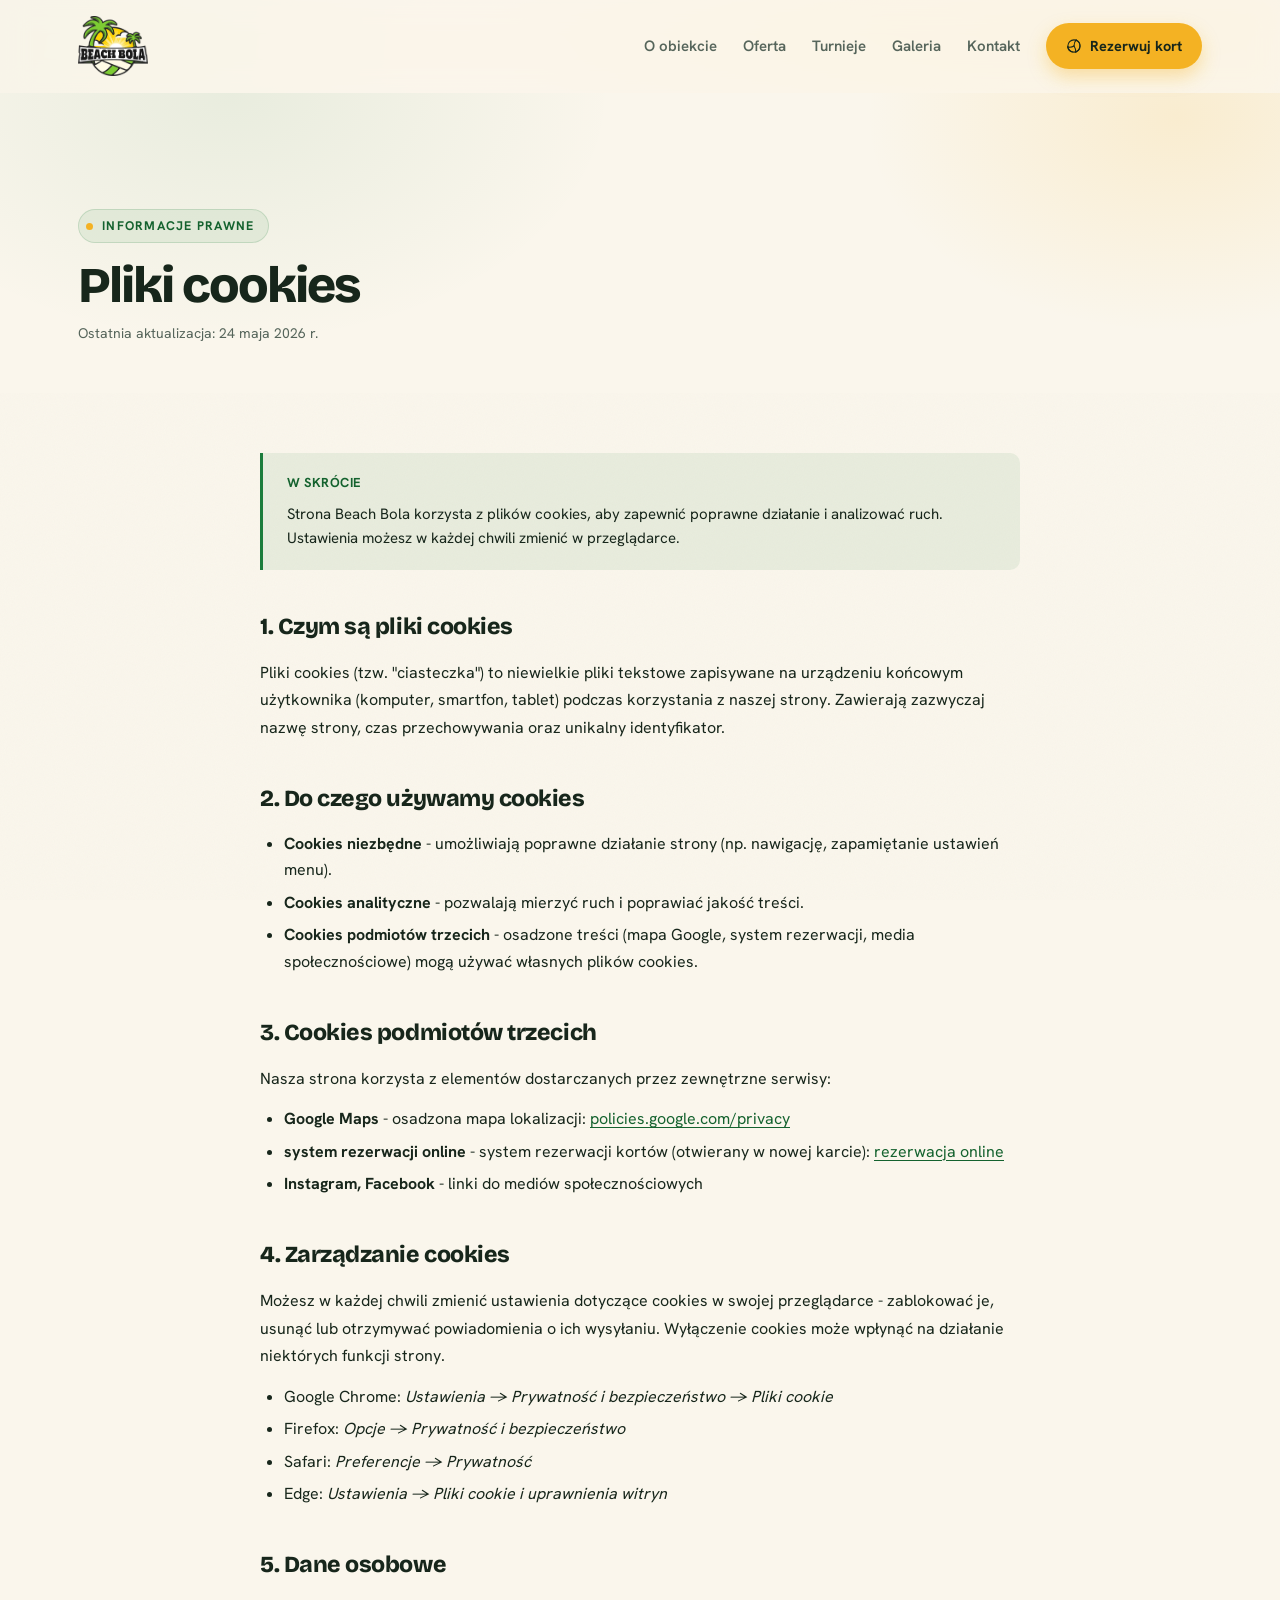
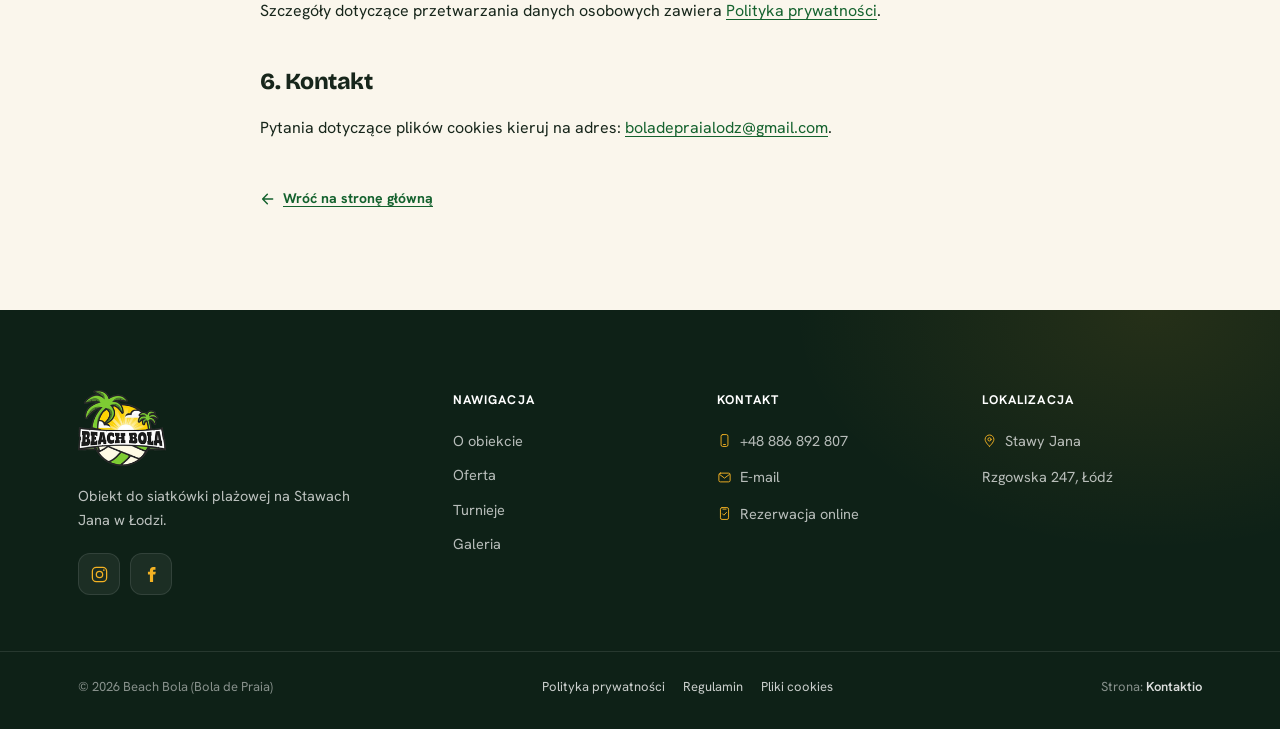
==== commit 861d7253: "poprawki v2" ====
--- a/pliki-cookies/index.html
+++ b/pliki-cookies/index.html
@@ -17,7 +17,7 @@
   <meta property="og:description" content="Informacje o plikach cookies wykorzystywanych w serwisie Beach Bola." />
   <meta property="og:url" content="https://beachbola.pl/pliki-cookies/" />
   <meta property="og:image" content="https://beachbola.pl/assets/img/og-image.jpg" />
-  <link rel="stylesheet" href="../assets/css/styles.css" />
+  <link rel="stylesheet" href="../assets/css/styles.css?v=2" />
   <link rel="icon" type="image/png" sizes="32x32" href="../assets/img/favicon-32.png" />
   <link rel="icon" type="image/png" sizes="192x192" href="../assets/img/icon-192.png" />
   <link rel="icon" type="image/png" sizes="512x512" href="../assets/img/icon-512.png" />
@@ -41,7 +41,7 @@
 
 <svg width="0" height="0" style="position:absolute" aria-hidden="true" focusable="false">
   <symbol id="ico-arrow" viewBox="0 0 24 24" fill="none" stroke="currentColor" stroke-width="2.2" stroke-linecap="round" stroke-linejoin="round"><path d="M5 12h14M13 5l7 7-7 7"/></symbol>
-  <symbol id="ico-volleyball" viewBox="0 0 24 24" fill="none" stroke="currentColor" stroke-width="1.6" stroke-linecap="round" stroke-linejoin="round"><circle cx="12" cy="12" r="9.2"/><path d="M12 2.9c1.8 2.7 2.7 5.9 2.4 9.1-.3 3.3-1.8 6.4-4.2 8.9"/><path d="M2.9 9.3c2.9 1.5 6.2 2.1 9.4 1.6 3.3-.5 6.3-2 8.7-4.3"/><path d="M5.9 19.6c1.4-3 3.9-5.4 6.9-6.6 3-1.2 6.4-1.2 9.4 0"/></symbol>
+  <symbol id="ico-volleyball" viewBox="0 0 24 24" fill="none" stroke="currentColor" stroke-width="1.6" stroke-linecap="round" stroke-linejoin="round"><circle cx="12" cy="12" r="9.2"/><path d="M12 12c0-3.4 1.1-6.6 3.2-9.1"/><path d="M12 12c-2.9 1.7-6.4 2.2-9.5 1.3"/><path d="M12 12c1.9 2.7 2.9 6 2.7 9.6"/><path d="M15.2 2.9a9.2 9.2 0 0 1 5.6 9.4"/><path d="M2.5 13.3a9.2 9.2 0 0 0 7.2 7.6"/><path d="M20.7 13a9.2 9.2 0 0 1-6.3 7.9"/></symbol>
   <symbol id="ico-instagram" viewBox="0 0 24 24" fill="none" stroke="currentColor" stroke-width="1.6" stroke-linecap="round" stroke-linejoin="round"><rect x="3" y="3" width="18" height="18" rx="5"/><circle cx="12" cy="12" r="4"/><circle cx="17.5" cy="6.5" r="1" fill="currentColor" stroke="none"/></symbol>
   <symbol id="ico-facebook" viewBox="0 0 24 24" fill="currentColor" stroke="none"><path d="M14 8.5V7c0-.8.5-1 1-1h2V2.5h-3C11.8 2.5 10 4.3 10 6.5v2H7.5V12H10v9.5h4V12h2.7l.8-3.5H14z"/></symbol>
   <symbol id="ico-phone" viewBox="0 0 24 24" fill="none" stroke="currentColor" stroke-width="1.5" stroke-linecap="round" stroke-linejoin="round"><rect x="6.5" y="2.5" width="11" height="19" rx="2.6"/><path d="M10.5 18.4h3"/></symbol>
--- a/assets/css/styles.css
+++ b/assets/css/styles.css
@@ -195,12 +195,12 @@
   .main-nav {
     position: fixed; top: var(--nav-h-mobile); left: 0; right: 0; bottom: 0;
     height: calc(100vh - var(--nav-h-mobile)); height: calc(100dvh - var(--nav-h-mobile));
-    background: var(--sand); border-top: 1px solid var(--line); flex-direction: column; align-items: stretch; gap: 0;
+    background: #ffffff; border-top: 1px solid #e6e6e6; flex-direction: column; align-items: stretch; gap: 0;
     padding: 8px 24px calc(28px + env(safe-area-inset-bottom, 0px)); transform: translateX(100%);
-    transition: transform 0.4s var(--ease-out); overflow-y: auto; z-index: 95;
+    transition: transform 0.4s var(--ease-out); overflow-y: auto; z-index: 105;
   }
   .main-nav.open { transform: translateX(0); }
-  .main-nav a { padding: 20px 4px; border-bottom: 1px solid var(--line); font-size: 17px; font-weight: 700; color: var(--ink); }
+  .main-nav a { padding: 20px 4px; border-bottom: 1px solid #ededed; font-size: 18px; font-weight: 700; color: #111111; }
   .main-nav a::after { display: none; }
   .main-nav .btn-nav { justify-content: center; text-align: center; margin-top: 18px; padding: 16px 18px; border-radius: 999px; border-bottom: 0; font-size: 15px; }
 }
@@ -280,18 +280,18 @@
 .hero-gl.ready { opacity: 1; }
 
 .hero-sun {
-  position: absolute; left: 60%; top: 30%; width: 380px; height: 380px; transform: translate(-50%,-50%);
-  border-radius: 50%; will-change: transform; pointer-events: none; mix-blend-mode: screen; opacity: .9;
-  background: radial-gradient(circle at 50% 50%, rgba(255,246,216,0.9) 0%, rgba(255,228,154,0.6) 30%, rgba(246,189,62,0.32) 52%, rgba(246,189,62,0) 72%);
-}
-.hero-sun-core { position: absolute; left: 60%; top: 30%; width: 150px; height: 150px; border-radius: 50%; transform: translate(-50%,-50%); pointer-events: none; background: radial-gradient(circle, #fff7df 0%, #ffe296 46%, #f9c74f 76%, #f3b32a 100%); box-shadow: 0 0 100px 34px rgba(255,214,110,0.5); will-change: transform; }
-.hero-rays { position: absolute; left: 60%; top: 30%; width: 1200px; height: 1200px; transform: translate(-50%,-50%); opacity: .3; mix-blend-mode: screen; pointer-events: none; will-change: transform;
-  background: repeating-conic-gradient(from 0deg at 50% 50%, rgba(255,236,170,0.5) 0deg 3.5deg, transparent 3.5deg 16deg);
-  -webkit-mask: radial-gradient(circle at 50% 50%, #000 8%, rgba(0,0,0,.4) 26%, transparent 52%);
-  mask: radial-gradient(circle at 50% 50%, #000 8%, rgba(0,0,0,.4) 26%, transparent 52%);
-}
-
-.hero-haze { position: absolute; left: 0; right: 0; top: 44%; height: 30%; background: linear-gradient(180deg, transparent, rgba(255,221,150,0.28) 60%, transparent); filter: blur(6px); }
+  position: absolute; left: 60%; top: 30%; width: 320px; height: 320px; transform: translate(-50%,-50%);
+  border-radius: 50%; will-change: transform; pointer-events: none; mix-blend-mode: screen; opacity: .42;
+  background: radial-gradient(circle at 50% 50%, rgba(255,244,210,0.62) 0%, rgba(255,224,150,0.34) 32%, rgba(246,189,62,0.16) 54%, rgba(246,189,62,0) 72%);
+}
+.hero-sun-core { position: absolute; left: 60%; top: 30%; width: 124px; height: 124px; border-radius: 50%; transform: translate(-50%,-50%); pointer-events: none; opacity: .8; background: radial-gradient(circle, #fdeec6 0%, #f7d98a 48%, #ecbb55 78%, #d99f2e 100%); box-shadow: 0 0 56px 14px rgba(240,200,110,0.26); will-change: transform; }
+.hero-rays { position: absolute; left: 60%; top: 30%; width: 1100px; height: 1100px; transform: translate(-50%,-50%); opacity: .12; mix-blend-mode: screen; pointer-events: none; will-change: transform;
+  background: repeating-conic-gradient(from 0deg at 50% 50%, rgba(255,232,160,0.4) 0deg 3.5deg, transparent 3.5deg 16deg);
+  -webkit-mask: radial-gradient(circle at 50% 50%, #000 8%, rgba(0,0,0,.4) 24%, transparent 48%);
+  mask: radial-gradient(circle at 50% 50%, #000 8%, rgba(0,0,0,.4) 24%, transparent 48%);
+}
+
+.hero-haze { position: absolute; left: 0; right: 0; top: 44%; height: 30%; background: linear-gradient(180deg, transparent, rgba(255,221,150,0.14) 60%, transparent); filter: blur(6px); }
 
 .hero-palm { position: absolute; bottom: 0; color: #0b1f13; opacity: .92; will-change: transform; }
 .hero-palm svg { display: block; }
@@ -301,16 +301,11 @@
 .hero-dunes { position: absolute; left: -2px; right: -2px; bottom: -1px; z-index: 1; line-height: 0; pointer-events: none; }
 .hero-dunes svg { display: block; width: 100%; height: auto; }
 
-.hero-particles { position: absolute; inset: 0; pointer-events: none; }
-.hero-particles i { position: absolute; display: block; width: 6px; height: 6px; border-radius: 50%; background: rgba(255,240,200,0.7); box-shadow: 0 0 8px rgba(255,235,180,0.7); animation: floatUp linear infinite; }
-@keyframes floatUp { 0% { transform: translateY(20px); opacity: 0; } 12% { opacity: .8; } 88% { opacity: .7; } 100% { transform: translateY(-120px); opacity: 0; } }
-@media (prefers-reduced-motion: reduce) { .hero-particles { display: none; } }
-
 .hero::after {
   content: ""; position: absolute; inset: 0; z-index: 1; pointer-events: none;
   background:
-    linear-gradient(to top, rgba(7, 20, 13, 0.92) 4%, rgba(7, 20, 13, 0.58) 32%, rgba(7, 20, 13, 0.18) 58%, rgba(7, 20, 13, 0) 78%),
-    radial-gradient(130% 95% at 18% 102%, rgba(7, 20, 13, 0.55), transparent 58%);
+    linear-gradient(to top, rgba(6, 17, 11, 0.95) 4%, rgba(6, 17, 11, 0.72) 34%, rgba(6, 17, 11, 0.4) 60%, rgba(6, 17, 11, 0.2) 80%, rgba(6, 17, 11, 0.28) 100%),
+    radial-gradient(135% 100% at 18% 104%, rgba(6, 17, 11, 0.6), transparent 60%);
 }
 .hero > .container { position: relative; z-index: 3; padding-top: 124px; padding-bottom: 66px; width: 100%; }
 .hero .eyebrow { background: rgba(255,255,255,0.12); border-color: rgba(255,255,255,0.24); color: #fff; backdrop-filter: blur(4px); }
@@ -559,7 +554,7 @@
   background-image: url("data:image/svg+xml,%3Csvg xmlns='http://www.w3.org/2000/svg' width='160' height='160'%3E%3Cfilter id='n'%3E%3CfeTurbulence type='fractalNoise' baseFrequency='0.9' numOctaves='2' stitchTiles='stitch'/%3E%3C/filter%3E%3Crect width='100%25' height='100%25' filter='url(%23n)'/%3E%3C/svg%3E");
   mix-blend-mode: multiply;
 }
-.nav, main, .footer { position: relative; z-index: 2; }
+main, .footer { position: relative; z-index: 2; }
 
 .deco-blobs { position: absolute; inset: 0; overflow: hidden; pointer-events: none; z-index: 0; }
 .deco-blobs .blob { position: absolute; border-radius: 50%; filter: blur(60px); opacity: 0.5; will-change: transform; }
